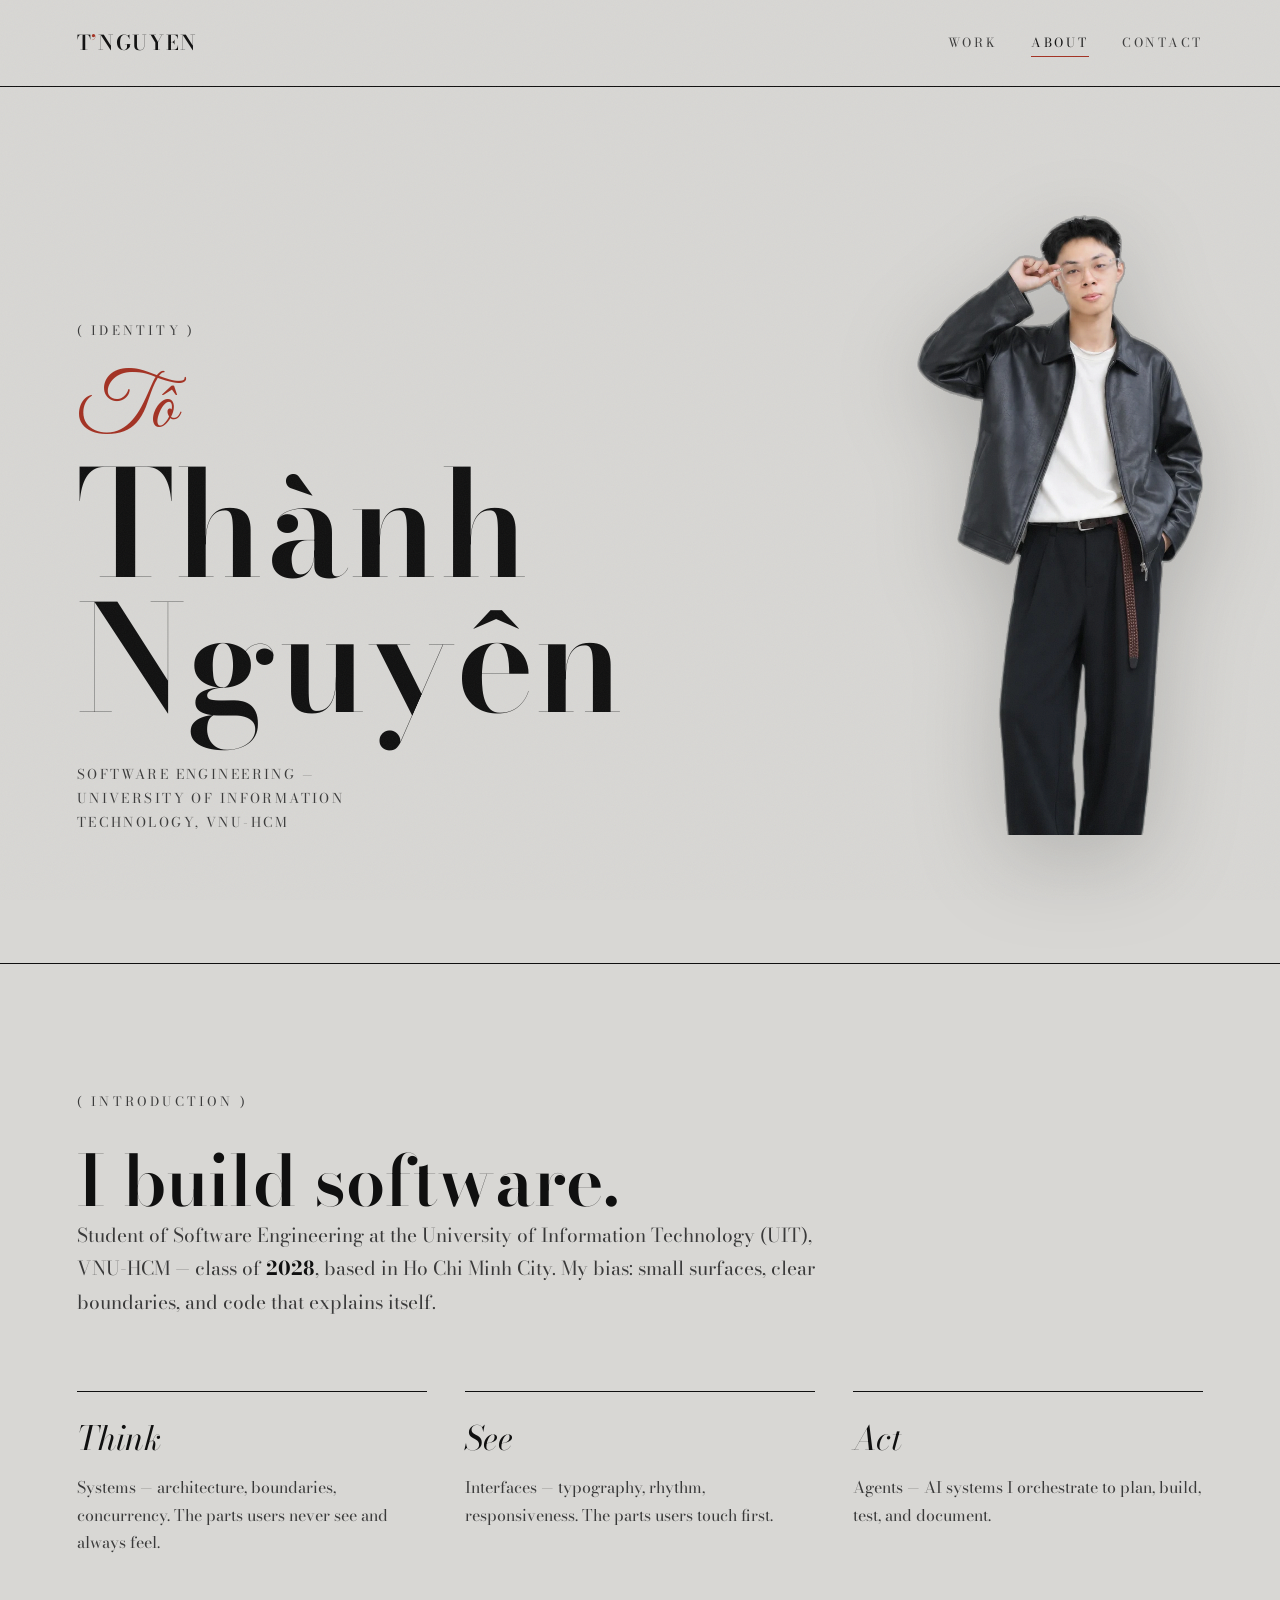
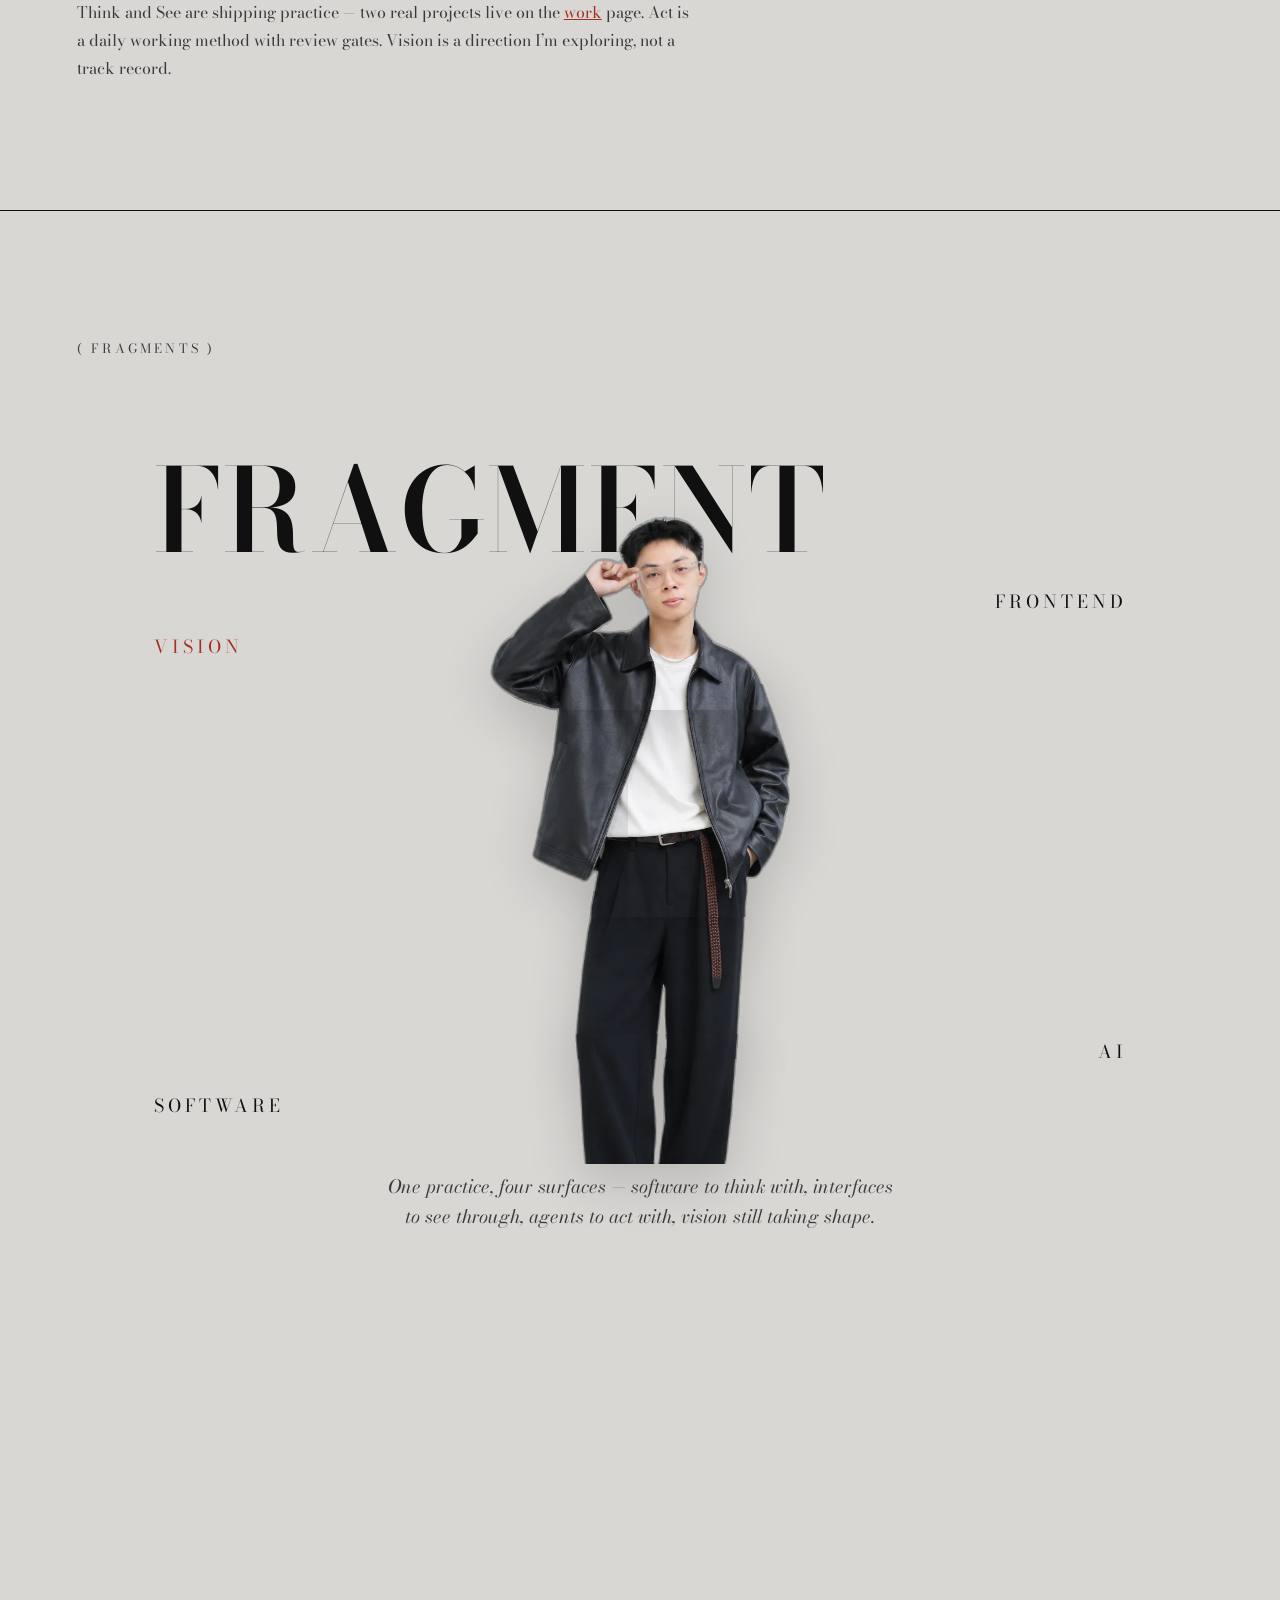
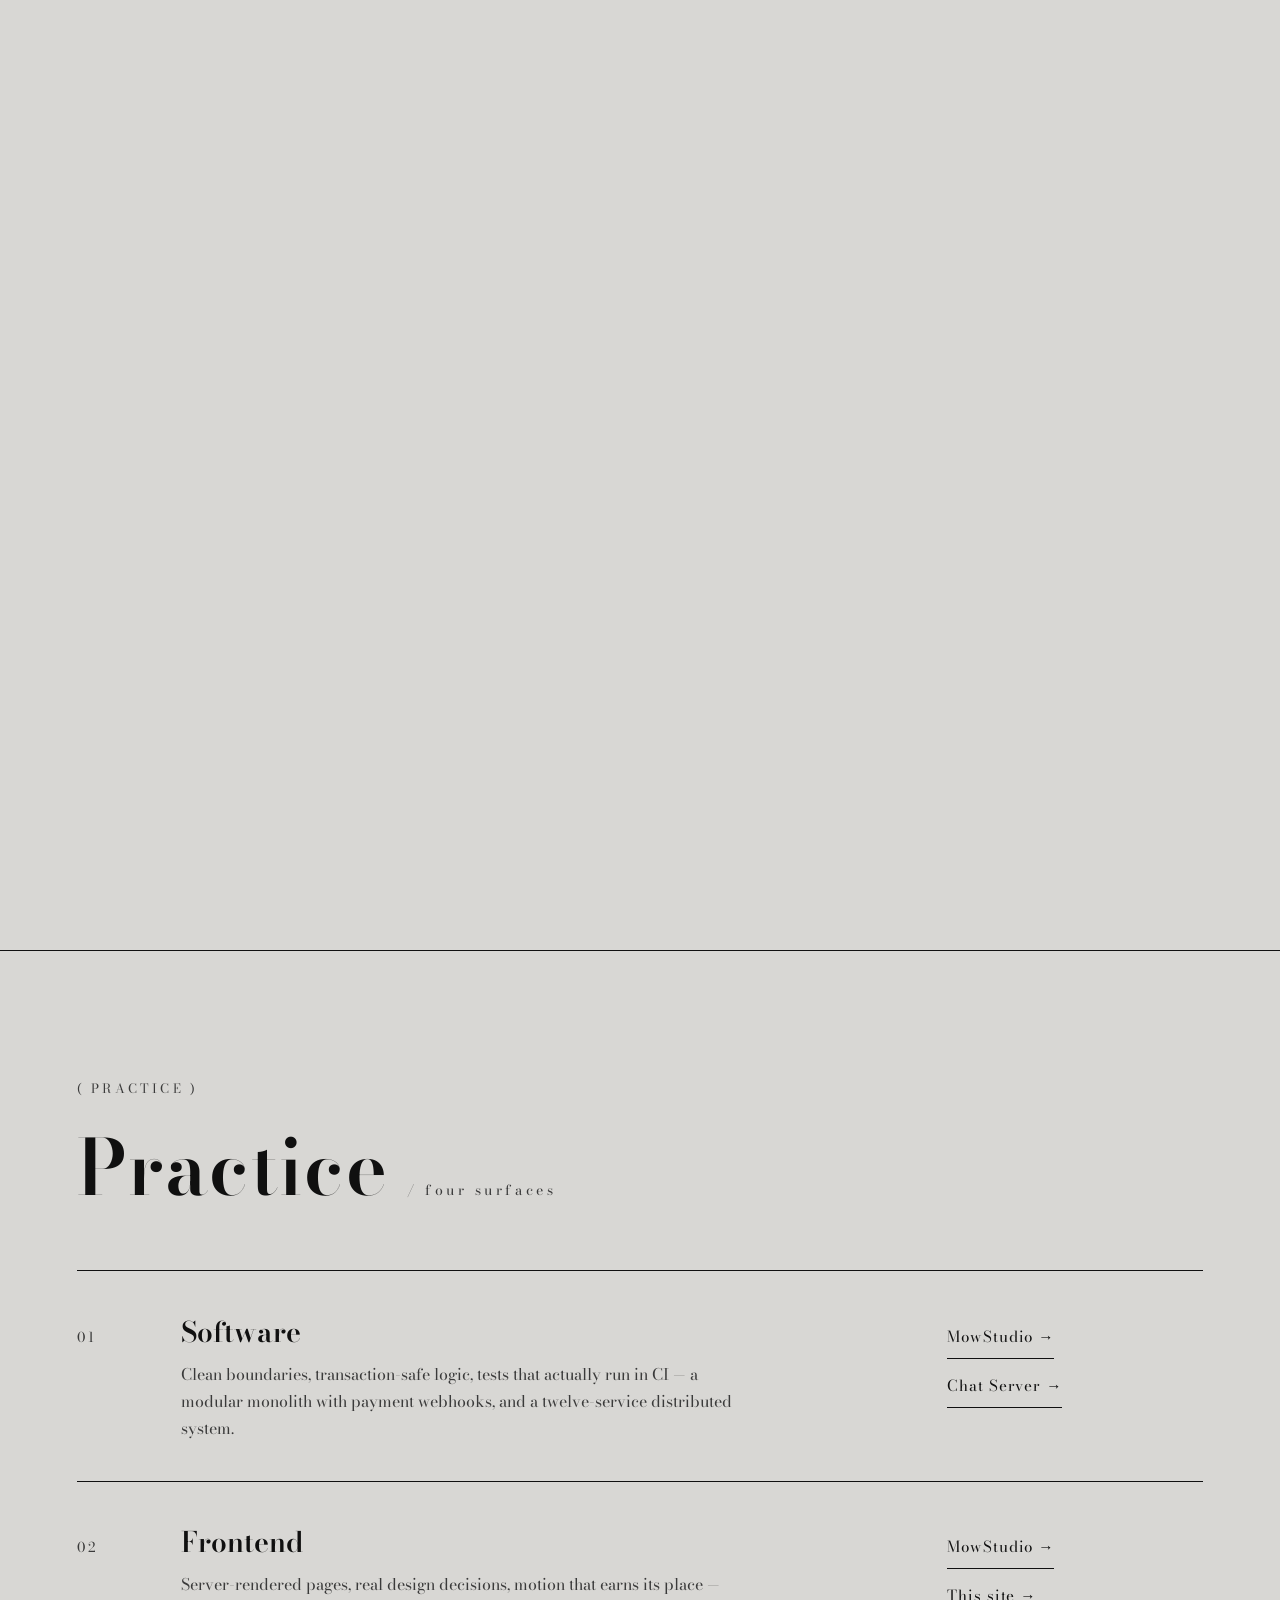
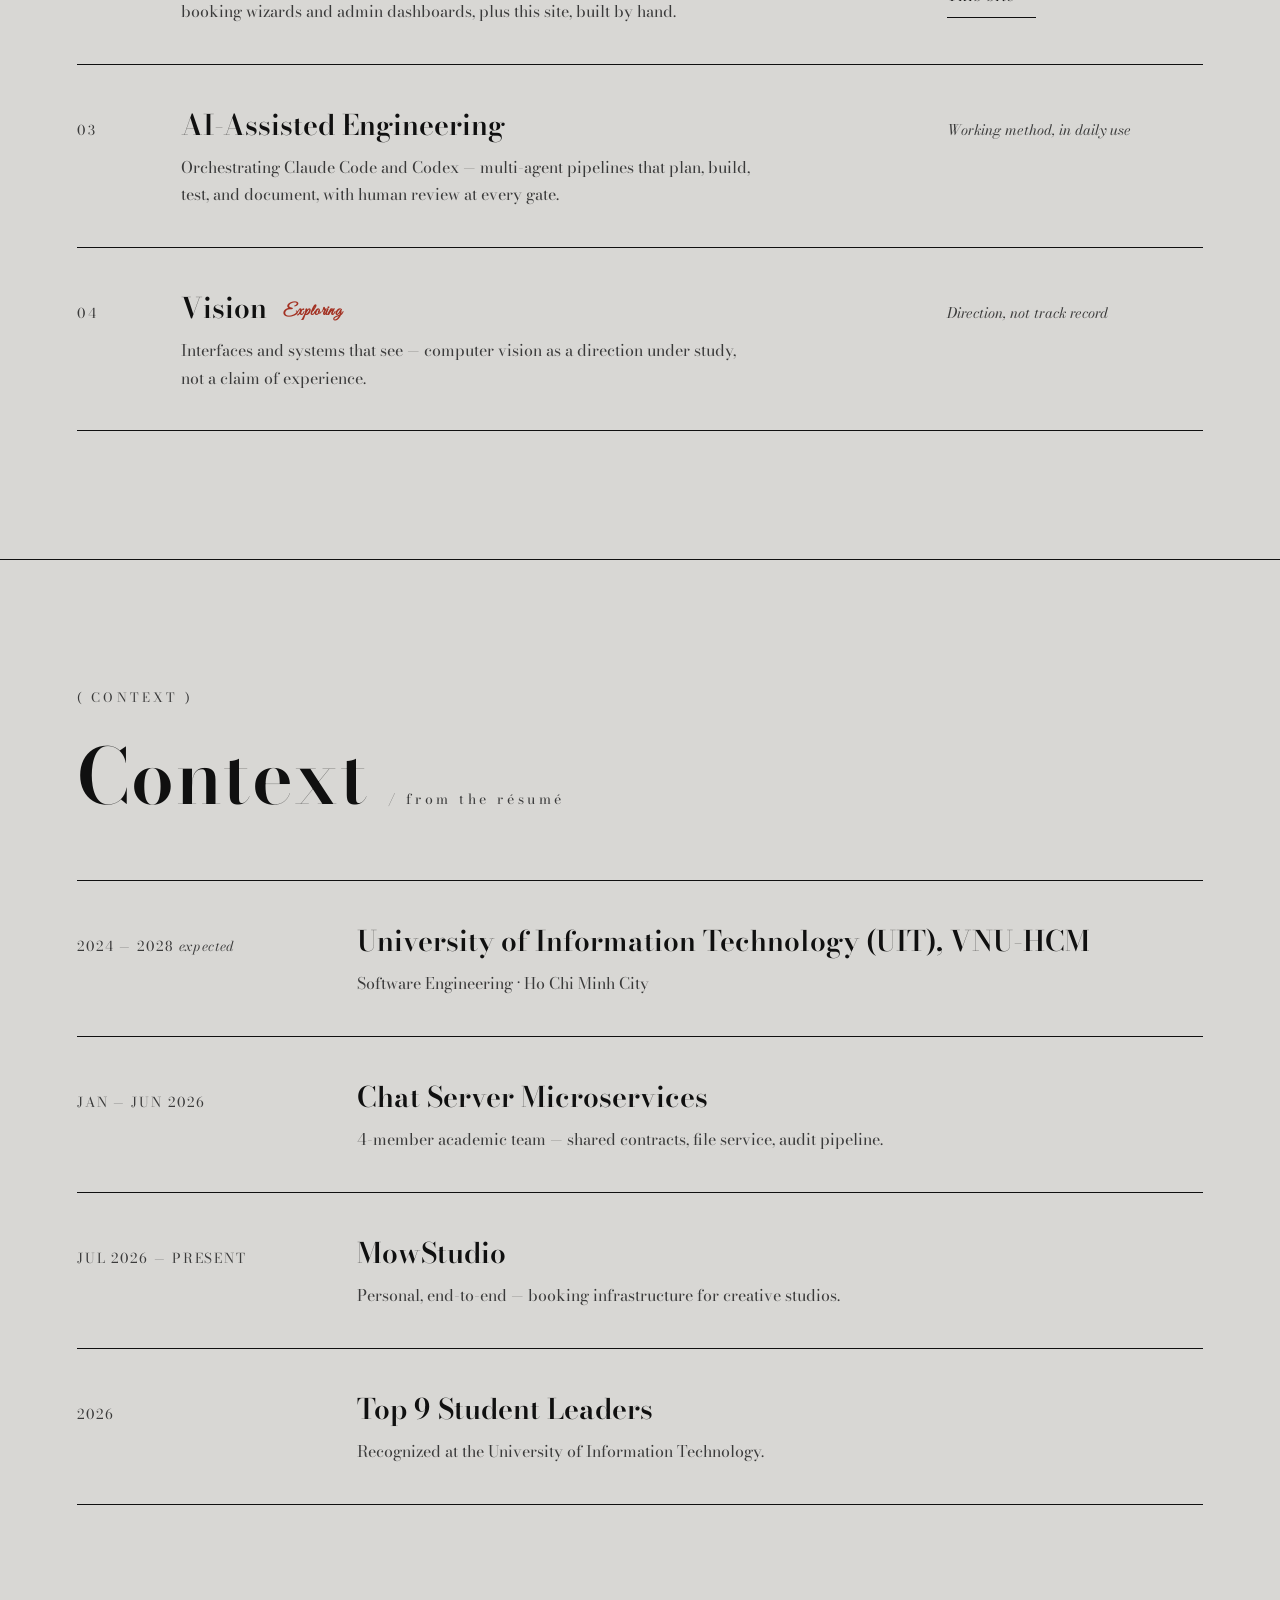
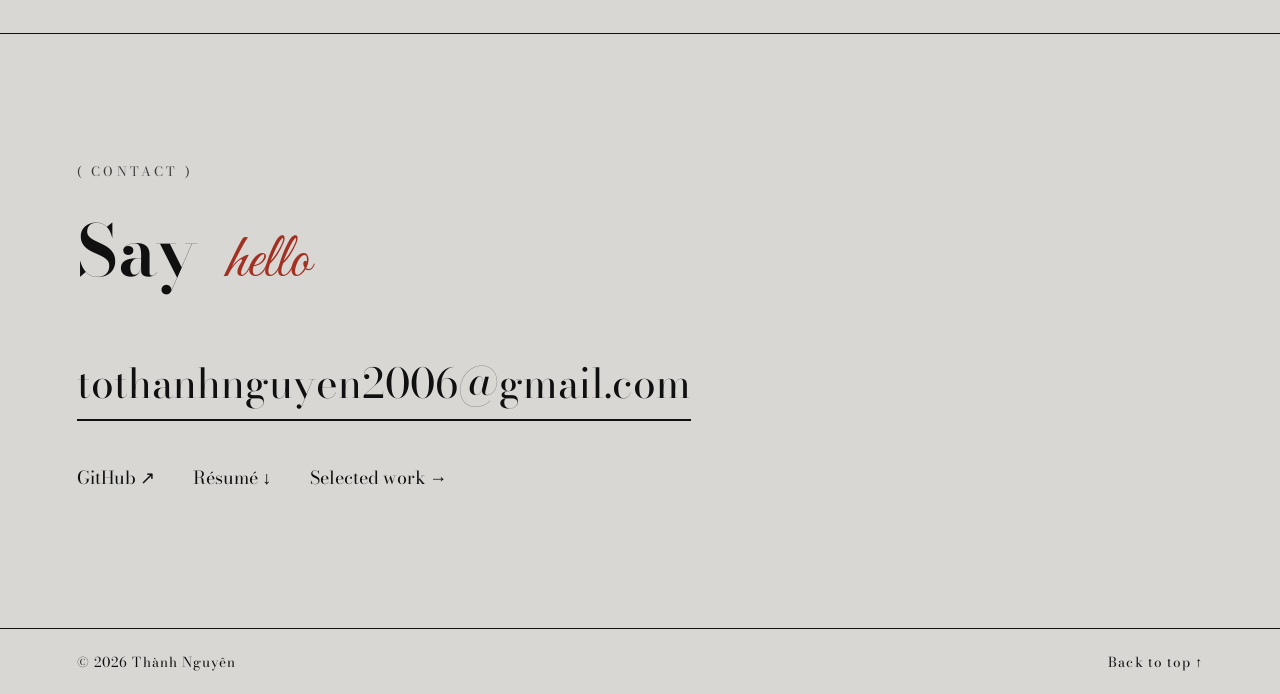
==== about/index.html @ 144ca748 "feat: portfolio v2 — editorial self-fragment - P1 About /about/: 6 chapters + SELF/FRAGMENT sticky s" ====
<!DOCTYPE html>
<html lang="en">
<head>
  <meta charset="UTF-8">
  <meta name="viewport" content="width=device-width, initial-scale=1.0">
  <meta name="theme-color" content="#d8d7d4">
  <title>T'NGUYEN — About</title>
  <meta name="description" content="Thành Nguyên — Software Engineering student at UIT. The practice behind the work: software, frontend, AI-assisted engineering, and the directions still being explored.">
  <meta property="og:type" content="website">
  <meta property="og:title" content="T'NGUYEN — About">
  <meta property="og:description" content="The practice behind the work: software, frontend, AI-assisted engineering.">
  <meta property="og:image" content="/assets/pose-cutout.png">
  <link rel="icon" href="/assets/favicon.svg" type="image/svg+xml">
  <link rel="preconnect" href="https://fonts.googleapis.com">
  <link rel="preconnect" href="https://fonts.gstatic.com" crossorigin>
  <link href="https://fonts.googleapis.com/css2?family=Bodoni+Moda:opsz,wght@6..96,400;6..96,600;6..96,700&family=Great+Vibes&family=Noto+Serif+JP:wght@600&display=swap" rel="stylesheet">
  <script>document.documentElement.classList.add("js")</script>
  <link rel="stylesheet" href="/css/base.css">
  <link rel="stylesheet" href="/css/about.css">
</head>
<body>

  <a class="skip-link" href="#main">Skip to content</a>

  <header class="page-head">
    <a class="brand" href="/">T<em>’</em>NGUYEN</a>
    <nav class="site-nav" aria-label="Primary">
      <a href="/#projects">Work</a>
      <a href="/about/" aria-current="page">About</a>
      <a href="/#contact">Contact</a>
    </nav>
  </header>

  <main id="main">

    <!-- ============ 1 · IDENTITY ============ -->
    <section class="chapter chapter--identity" id="identity">
      <div class="identity-grid">
        <div class="identity-copy">
          <p class="kicker" data-reveal>( identity )</p>
          <h1 class="identity" data-reveal>
            <span class="identity-script" lang="vi">Tô</span>
            <span class="identity-word" lang="vi">Thành</span>
            <span class="identity-word" lang="vi">Nguyên</span>
          </h1>
          <p class="identity-role" data-reveal>Software Engineering — University of Information Technology, VNU-HCM</p>
        </div>
        <figure class="identity-portrait" data-reveal>
          <picture>
            <source srcset="/assets/pose-cutout.webp" type="image/webp">
            <img src="/assets/pose-cutout.png" alt="Portrait of Thành Nguyên" width="515" height="1115" loading="eager">
          </picture>
        </figure>
      </div>
    </section>

    <!-- ============ 2 · INTRODUCTION ============ -->
    <section class="chapter chapter--intro" id="introduction">
      <p class="kicker" data-reveal>( introduction )</p>
      <h2 data-reveal>I build software.</h2>
      <p class="lede" data-reveal>Student of Software Engineering at the University of Information Technology (UIT),
        VNU-HCM — class of <strong>2028</strong>, based in Ho Chi Minh City. My bias: small surfaces,
        clear boundaries, and code that explains itself.</p>
      <ul class="modes">
        <li data-reveal>
          <span class="mode-name">Think</span>
          <p>Systems — architecture, boundaries, concurrency. The parts users never see and always feel.</p>
        </li>
        <li data-reveal>
          <span class="mode-name">See</span>
          <p>Interfaces — typography, rhythm, responsiveness. The parts users touch first.</p>
        </li>
        <li data-reveal>
          <span class="mode-name">Act</span>
          <p>Agents — AI systems I orchestrate to plan, build, test, and document.</p>
        </li>
      </ul>
      <p class="modes-note" data-reveal>Think and See are shipping practice — two real projects live on the
        <a href="/#projects">work</a> page. Act is a daily working method with review gates.
        Vision is a direction I’m exploring, not a track record.</p>
    </section>

    <!-- ============ 3 · FRAGMENTS — one scene, scroll-choreographed ============ -->
    <section class="chapter chapter--scene" id="fragments" data-scene>
      <header class="scene-head">
        <p class="kicker" data-reveal>( fragments )</p>
      </header>

      <div class="scene-runway">
        <div class="scene-stage">
          <!-- typography fragment: a real heading; JS moves it counter to the portrait -->
          <h2 class="frag-word">Fragment</h2>

          <!-- five picture fragments, one shared source, one coordinate space:
               together they reconstruct the exact portrait from the home page -->
          <div class="scene-frame" aria-hidden="true">
            <div class="frag frag--1"><picture>
              <source srcset="/assets/pose-cutout.webp" type="image/webp">
              <img src="/assets/pose-cutout.png" alt="">
            </picture></div>
            <div class="frag frag--2"><picture>
              <source srcset="/assets/pose-cutout.webp" type="image/webp">
              <img src="/assets/pose-cutout.png" alt="">
            </picture></div>
            <div class="frag frag--3"><picture>
              <source srcset="/assets/pose-cutout.webp" type="image/webp">
              <img src="/assets/pose-cutout.png" alt="">
            </picture></div>
            <div class="frag frag--4"><picture>
              <source srcset="/assets/pose-cutout.webp" type="image/webp">
              <img src="/assets/pose-cutout.png" alt="">
            </picture></div>
            <div class="frag frag--5"><picture>
              <source srcset="/assets/pose-cutout.webp" type="image/webp">
              <img src="/assets/pose-cutout.png" alt="">
            </picture></div>
          </div>

          <!-- practice labels, scrubbed with the scene; the same information
               exists as real content in the Practice chapter below -->
          <p class="scene-label label--software" data-at="0.16" aria-hidden="true">Software</p>
          <p class="scene-label label--frontend" data-at="0.26" aria-hidden="true">Frontend</p>
          <p class="scene-label label--ai" data-at="0.36" aria-hidden="true">AI</p>
          <p class="scene-label label--vision" data-at="0.46" aria-hidden="true">Vision</p>

          <p class="scene-line" aria-hidden="true">One practice, four surfaces — software to think with,
            interfaces to see through, agents to act with, vision still taking shape.</p>

          <p class="sr-only">Portrait of Thành Nguyên split into five fragments that separate and rebuild
            as the page scrolls, with practice labels appearing around it.</p>
        </div>
      </div>
    </section>

    <!-- ============ 4 · PRACTICE ============ -->
    <section class="chapter chapter--practice" id="practice">
      <p class="kicker" data-reveal>( practice )</p>
      <h2 class="section-title" data-reveal>Practice <span class="sec-num">/ four surfaces</span></h2>
      <ol class="practice-list">
        <li class="row" data-reveal>
          <span class="row-num">01</span>
          <div class="row-main">
            <h3>Software</h3>
            <p>Clean boundaries, transaction-safe logic, tests that actually run in CI —
              a modular monolith with payment webhooks, and a twelve-service distributed system.</p>
          </div>
          <p class="row-src">
            <a href="/projects/mowstudio/">MowStudio →</a>
            <a href="/projects/chat-server/">Chat Server →</a>
          </p>
        </li>
        <li class="row" data-reveal>
          <span class="row-num">02</span>
          <div class="row-main">
            <h3>Frontend</h3>
            <p>Server-rendered pages, real design decisions, motion that earns its place —
              booking wizards and admin dashboards, plus this site, built by hand.</p>
          </div>
          <p class="row-src">
            <a href="/projects/mowstudio/">MowStudio →</a>
            <a href="/">This site →</a>
          </p>
        </li>
        <li class="row" data-reveal>
          <span class="row-num">03</span>
          <div class="row-main">
            <h3>AI-Assisted Engineering</h3>
            <p>Orchestrating Claude Code and Codex — multi-agent pipelines that plan, build,
              test, and document, with human review at every gate.</p>
          </div>
          <p class="row-src"><span class="row-note">Working method, in daily use</span></p>
        </li>
        <li class="row" data-reveal>
          <span class="row-num">04</span>
          <div class="row-main">
            <h3>Vision <em class="row-tag">Exploring</em></h3>
            <p>Interfaces and systems that see — computer vision as a direction under study,
              not a claim of experience.</p>
          </div>
          <p class="row-src"><span class="row-note">Direction, not track record</span></p>
        </li>
      </ul>
    </section>

    <!-- ============ 5 · CONTEXT ============ -->
    <section class="chapter chapter--context" id="context">
      <p class="kicker" data-reveal>( context )</p>
      <h2 class="section-title" data-reveal>Context <span class="sec-num">/ from the résumé</span></h2>
      <ul class="context-list">
        <li class="row" data-reveal>
          <span class="row-when">2024 — 2028 <i>expected</i></span>
          <div class="row-main">
            <h3>University of Information Technology (UIT), VNU-HCM</h3>
            <p>Software Engineering · Ho Chi Minh City</p>
          </div>
        </li>
        <li class="row" data-reveal>
          <span class="row-when">Jan — Jun 2026</span>
          <div class="row-main">
            <h3>Chat Server Microservices</h3>
            <p>4-member academic team — shared contracts, file service, audit pipeline.</p>
          </div>
        </li>
        <li class="row" data-reveal>
          <span class="row-when">Jul 2026 — present</span>
          <div class="row-main">
            <h3>MowStudio</h3>
            <p>Personal, end-to-end — booking infrastructure for creative studios.</p>
          </div>
        </li>
        <li class="row" data-reveal>
          <span class="row-when">2026</span>
          <div class="row-main">
            <h3>Top 9 Student Leaders</h3>
            <p>Recognized at the University of Information Technology.</p>
          </div>
        </li>
      </ul>
    </section>

    <!-- ============ 6 · CONTACT ============ -->
    <section class="chapter chapter--contact" id="contact">
      <p class="kicker" data-reveal>( contact )</p>
      <h2 data-reveal>Say <span class="script-inline">hello</span></h2>
      <div class="contact-wrap">
        <a class="contact-primary" data-reveal href="mailto:tothanhnguyen2006@gmail.com">tothanhnguyen2006@gmail.com</a>
        <div class="contact-secondary" data-reveal>
          <a href="https://github.com/tothanhnguyen" target="_blank" rel="noopener">GitHub ↗</a>
          <a href="/ttnguyen_resume.pdf" target="_blank" rel="noopener">Résumé ↓</a>
          <a href="/#projects">Selected work →</a>
        </div>
      </div>
    </section>

  </main>

  <footer class="footer">
    <span>© <span id="year">2026</span> Thành Nguyên</span>
    <a href="#identity">Back to top ↑</a>
  </footer>

  <script src="/js/effects.js" defer></script>
  <script src="/js/about.js" defer></script>
</body>
</html>
---- css/base.css ----
/* ============ tokens & reset ============ */
:root {
  --bg: #d8d7d4;
  --bg-soft: #cfceca;
  --ink: #101010;
  --ink-soft: #3a3a3a;
  --red: #a33122;
  --serif: "Bodoni Moda", "Didot", "Playfair Display", serif;
  --script: "Great Vibes", cursive;
  --jp: "Noto Serif JP", serif;

  /* shared rhythm — spacing, measure, motion */
  --gutter: clamp(1.2rem, 6vw, 6rem);
  --measure: 62ch;
  --ease: cubic-bezier(.22, 1, .36, 1);
  --dur-fast: .35s;
  --dur-slow: .9s;
}

*, *::before, *::after { box-sizing: border-box; margin: 0; padding: 0; }

html { scroll-behavior: smooth; overflow-x: clip; }

body {
  background: var(--bg);
  color: var(--ink);
  font-family: var(--serif);
  /* clip, not hidden: overflow-x:hidden forces overflow-y to `auto`, which
     turns body into a scroll container and breaks position:sticky inside */
  overflow-x: hidden;
  overflow-x: clip;
  -webkit-font-smoothing: antialiased;
}

/* subtle film grain over everything */
body::after {
  content: "";
  position: fixed;
  inset: 0;
  pointer-events: none;
  z-index: 99;
  opacity: .05;
  background-image: url("data:image/svg+xml,%3Csvg xmlns='http://www.w3.org/2000/svg' width='160' height='160'%3E%3Cfilter id='n'%3E%3CfeTurbulence type='fractalNoise' baseFrequency='.9' numOctaves='2'/%3E%3C/filter%3E%3Crect width='160' height='160' filter='url(%23n)'/%3E%3C/svg%3E");
}

img { max-width: 100%; display: block; }
a { color: inherit; }
ul, ol { list-style: none; }

/* ============ accessibility ============ */
.sr-only {
  position: absolute;
  width: 1px; height: 1px;
  padding: 0; margin: -1px;
  overflow: hidden;
  clip-path: inset(50%);
  white-space: nowrap;
}

:focus-visible {
  outline: 2px solid var(--red);
  outline-offset: 3px;
}

.skip-link {
  position: fixed;
  top: .9rem; left: .9rem;
  z-index: 200;
  transform: translateY(-300%);
  background: var(--ink);
  color: var(--bg);
  padding: .7rem 1.1rem;
  font-size: .85rem;
  letter-spacing: .12em;
  text-decoration: none;
  transition: transform var(--dur-fast) var(--ease);
}
.skip-link:focus { transform: none; }

/* ============ shared navigation (all routes) ============ */
.site-nav {
  display: flex;
  flex-wrap: wrap;
  row-gap: .1rem;
  gap: clamp(1.1rem, 2.6vw, 2.2rem);
  align-items: center;
}
.site-nav a {
  display: inline-flex;
  align-items: center;
  min-height: 44px;
  font-size: clamp(.78rem, .95vw, .9rem);
  letter-spacing: .22em;
  text-transform: uppercase;
  text-decoration: none;
  color: var(--ink-soft);
  position: relative;
}
.site-nav a::after {
  content: "";
  position: absolute;
  left: 0; bottom: 8px;
  width: 100%; height: 1px;
  background: var(--red);
  transform: scaleX(0);
  transform-origin: right;
  transition: transform var(--dur-fast) var(--ease);
}
.site-nav a:hover { color: var(--ink); }
.site-nav a:hover::after,
.site-nav a[aria-current="page"]::after {
  transform: scaleX(1);
  transform-origin: left;
}
.site-nav a[aria-current="page"] { color: var(--ink); }

/* ============ sub-route page head ============ */
.page-head {
  display: flex;
  justify-content: space-between;
  align-items: center;
  gap: 1rem 1.5rem;
  flex-wrap: wrap;
  row-gap: .3rem;
  padding: 1.3rem var(--gutter);
}
.brand {
  font-size: clamp(1.05rem, 1.6vw, 1.4rem);
  font-weight: 600;
  letter-spacing: .08em;
  text-decoration: none;
}
.brand em {
  font-style: normal;
  color: var(--red);
}

/* ============ shared type ============ */
.section {
  padding: clamp(4.5rem, 11vw, 9rem) var(--gutter);
  max-width: 1300px;
  margin: 0 auto;
}
.kicker {
  font-size: clamp(.8rem, 1vw, .95rem);
  letter-spacing: .25em;
  text-transform: uppercase;
  color: var(--ink-soft);
  margin-bottom: 2rem;
}
h2 {
  font-size: clamp(2.2rem, 5.5vw, 4.6rem);
  font-weight: 600;
  line-height: 1.08;
}
.section-title {
  font-size: clamp(2.4rem, 6vw, 5.2rem);
  font-weight: 600;
  letter-spacing: .02em;
  line-height: 1;
  display: flex;
  align-items: baseline;
  gap: 1.2rem;
}
.section-title .sec-num {
  font-size: clamp(.85rem, 1.1vw, 1rem);
  letter-spacing: .25em;
  color: var(--ink-soft);
  font-weight: 400;
}
.lede {
  max-width: var(--measure);
  font-size: clamp(1.05rem, 1.5vw, 1.35rem);
  line-height: 1.75;
  color: var(--ink-soft);
}
.lede strong, .lede b { color: var(--ink); }

/* ============ reveal — progressive enhancement ============
   Content is fully readable with JS off (no .js class). The head inline
   script adds .js before first paint; effects.js adds .reveal-ready only
   after the controller is actually initialized — if the script fails to
   load or throws, no class is added and everything stays readable. */
.js.reveal-ready [data-reveal] {
  opacity: 0;
  transform: translateY(34px);
  transition: opacity var(--dur-slow) var(--ease), transform var(--dur-slow) var(--ease);
}
.js.reveal-ready [data-reveal].is-visible { opacity: 1; transform: none; }

.resume-link { color: var(--red); }

/* ============ shared contact blocks ============ */
.script-inline {
  font-family: var(--script);
  font-weight: 400;
  color: var(--red);
  font-size: .9em;
  margin-left: .18em;
}
.contact-wrap {
  margin-top: clamp(2rem, 5vw, 3.5rem);
  display: flex;
  flex-direction: column;
  gap: 2.2rem;
  align-items: flex-start;
}
.contact-primary {
  font-size: clamp(1.35rem, 3.2vw, 2.6rem);
  text-decoration: none;
  border-bottom: 2px solid var(--ink);
  padding-bottom: .3rem;
  transition: color .3s, border-color .3s;
  overflow-wrap: anywhere;
}
.contact-primary:hover { color: var(--red); border-color: var(--red); }
.contact-secondary {
  display: flex;
  gap: clamp(1.2rem, 3vw, 2.5rem);
  flex-wrap: wrap;
}
.contact-secondary a {
  display: inline-flex;
  align-items: center;
  min-height: 44px;
  text-decoration: none;
  border-bottom: 1px solid transparent;
  font-size: clamp(1rem, 1.4vw, 1.25rem);
  transition: color .3s, border-color .3s;
}
.contact-secondary a:hover { color: var(--red); border-color: var(--red); }

/* ============ footer (all routes) ============ */
.footer {
  display: flex;
  justify-content: space-between;
  gap: .5rem;
  flex-wrap: wrap;
  padding: 1.4rem var(--gutter);
  border-top: 1px solid var(--ink);
  font-size: .85rem;
  letter-spacing: .08em;
}
.footer a { text-decoration: none; }
.footer a:hover { font-style: italic; }

/* ============ reduced motion ============ */
@media (prefers-reduced-motion: reduce) {
  html { scroll-behavior: auto; }
  .js.reveal-ready [data-reveal] { opacity: 1; transform: none; transition: none; }
  /* cut movement-causing transitions too, not just animations */
  *, *::before, *::after {
    animation-duration: .01ms !important;
    animation-iteration-count: 1 !important;
    transition-duration: .01ms !important;
  }
}
---- css/about.css ----
/* ============ About — Editorial / Self-Fragment ============
   Default composition is static and fully readable (no JS, reduced
   motion, small screens). The sticky scrub scene only exists under
   [data-motion="on"], which js/about.js sets when every gate passes. */

.page-head { border-bottom: 1px solid var(--ink); }

/* ============ chapter frame ============ */
.chapter {
  padding: clamp(4.5rem, 10vw, 8rem) var(--gutter);
  max-width: 1300px;
  margin: 0 auto;
}
.chapter + .chapter { border-top: 1px solid var(--ink); }

/* ============ 1 · identity ============ */
.identity-grid {
  display: grid;
  grid-template-columns: minmax(0, 7fr) minmax(0, 5fr);
  gap: clamp(2rem, 5vw, 5rem);
  align-items: end;
}
.identity {
  display: flex;
  flex-direction: column;
  font-size: clamp(3.4rem, 11.5vw, 10.5rem);
  font-weight: 600;
  line-height: .92;
  letter-spacing: .01em;
}
.identity-script {
  font-family: var(--script);
  font-weight: 400;
  color: var(--red);
  font-size: .52em;
  line-height: 1;
  margin-bottom: .1em;
}
.identity-role {
  margin-top: 2.2rem;
  font-size: clamp(.78rem, 1.05vw, .95rem);
  letter-spacing: .18em;
  text-transform: uppercase;
  color: var(--ink-soft);
  max-width: 34ch;
  line-height: 1.8;
}
.identity-portrait { margin: 0; justify-self: end; }
.identity-portrait img {
  height: min(70vh, 620px);
  height: min(70svh, 620px);
  width: auto;
  max-width: none;
  filter: drop-shadow(0 24px 44px rgba(0,0,0,.18));
}

/* ============ 2 · introduction ============ */
.modes {
  display: grid;
  grid-template-columns: repeat(3, 1fr);
  gap: clamp(1.4rem, 3vw, 3rem);
  margin-top: clamp(2.5rem, 6vw, 4.5rem);
}
.modes li { border-top: 1px solid var(--ink); padding-top: 1.3rem; }
.mode-name {
  display: block;
  font-size: clamp(1.5rem, 2.6vw, 2.4rem);
  font-style: italic;
  margin-bottom: .7rem;
}
.modes li p {
  color: var(--ink-soft);
  line-height: 1.7;
  font-size: clamp(.95rem, 1.25vw, 1.1rem);
}
.modes-note {
  margin-top: 2.6rem;
  color: var(--ink-soft);
  max-width: var(--measure);
  line-height: 1.75;
}
.modes-note a { color: var(--red); }

/* ============ 3 · fragments — default: static reconstruction ============ */
.chapter--scene { padding-bottom: 0; }

.scene-stage {
  position: relative;
  min-height: 100vh;
  min-height: 100svh;
  display: grid;
  place-items: center;
  padding: 2.5rem 0;
}

/* one coordinate space: every fragment crops the same 515×1115 portrait,
   so the five pieces reconstruct the exact home-page portrait */
.scene-frame {
  position: relative;
  height: min(72vh, 660px);
  height: min(72svh, 660px);
  aspect-ratio: 515 / 1115;
}

.frag {
  position: absolute;
  overflow: hidden;
  left: calc(var(--fx) * 1%);
  top: calc(var(--fy) * 1%);
  width: calc(var(--fw) * 1%);
  height: calc(var(--fh) * 1%);
  transform: translate3d(var(--tx, 0px), var(--ty, 0px), 0) rotate(var(--tr, 0deg));
  filter: drop-shadow(0 16px 26px rgba(0,0,0,.16));
}
.frag img {
  position: absolute;
  max-width: none;
  width: calc(100% * 100 / var(--fw));
  height: calc(100% * 100 / var(--fh));
  left: calc(var(--fx) / var(--fw) * -100%);
  top: calc(var(--fy) / var(--fh) * -100%);
}
.frag--1 { --fx: 0;  --fy: 0;  --fw: 100; --fh: 30; z-index: 2; } /* face — moves least */
.frag--2 { --fx: 0;  --fy: 28; --fw: 52;  --fh: 34; z-index: 1; }
.frag--3 { --fx: 46; --fy: 26; --fw: 54;  --fh: 36; z-index: 1; }
.frag--4 { --fx: 0;  --fy: 58; --fw: 100; --fh: 26; }
.frag--5 { --fx: 0;  --fy: 80; --fw: 100; --fh: 20; }

/* typography fragment — real h2, moved counter to the portrait */
.frag-word {
  position: absolute;
  z-index: 1;
  top: 7%;
  left: var(--gutter);
  font-size: clamp(3rem, 9vw, 8.5rem);
  font-weight: 600;
  text-transform: uppercase;
  letter-spacing: .02em;
  line-height: 1;
  transform: translate3d(var(--tx, 0px), var(--ty, 0px), 0);
  opacity: var(--o, 1);
  pointer-events: none;
}

/* practice labels — decorative here; real content lives in Practice */
.scene-label {
  position: absolute;
  z-index: 3;
  font-size: clamp(.95rem, 1.4vw, 1.4rem);
  letter-spacing: .22em;
  text-transform: uppercase;
  opacity: var(--o, 1);
  transform: translate3d(0, var(--ty, 0px), 0);
  pointer-events: none;
}
.label--software { left: var(--gutter); bottom: 19%; }
.label--frontend { right: var(--gutter); top: 22%; }
.label--ai       { right: var(--gutter); bottom: 25%; }
.label--vision   { left: var(--gutter); top: 27%; color: var(--red); }

.scene-line {
  position: absolute;
  z-index: 3;
  left: 50%;
  bottom: 6.5%;
  width: min(46ch, 84%);
  text-align: center;
  font-style: italic;
  color: var(--ink-soft);
  font-size: clamp(1rem, 1.45vw, 1.35rem);
  line-height: 1.6;
  opacity: var(--o, 1);
  transform: translate(-50%, 0) translate3d(0, var(--ty, 0px), 0);
}

/* sticky scrub, desktop only, once every gate has passed */
@media (min-width: 761px) {
  [data-scene][data-motion="on"] .scene-runway { height: 240vh; }
  [data-scene][data-motion="on"] .scene-runway { height: 240svh; }
  [data-scene][data-motion="on"] .scene-stage {
    position: sticky;
    top: 0;
    height: 100vh;
    height: 100svh;
    min-height: 0;
    padding: 0;
  }
  .scene--live .frag { will-change: transform; }
  .scene--live .frag-word,
  .scene--live .scene-label,
  .scene--live .scene-line { will-change: transform, opacity; }
}

/* ============ 4–5 · practice & context rows ============ */
.practice-list,
.context-list {
  margin-top: clamp(2.5rem, 6vw, 4rem);
  border-top: 1px solid var(--ink);
}
.practice-list .row,
.context-list .row {
  border-bottom: 1px solid var(--ink);
  padding: clamp(1.6rem, 3vw, 2.4rem) 0;
  display: grid;
  gap: 1rem 2.5rem;
  align-items: baseline;
}
.practice-list .row { grid-template-columns: 4rem minmax(0, 1fr) minmax(0, 16rem); }
.context-list .row { grid-template-columns: minmax(10rem, 15rem) minmax(0, 1fr); }

.row-num,
.row-when {
  font-size: .85rem;
  letter-spacing: .2em;
  color: var(--ink-soft);
}
.row-when {
  text-transform: uppercase;
  letter-spacing: .14em;
  line-height: 1.7;
}
.row-when i { font-style: italic; text-transform: none; letter-spacing: .05em; }

.row h3 {
  font-size: clamp(1.35rem, 2.2vw, 2rem);
  font-weight: 600;
  margin-bottom: .5rem;
}
.row-main p {
  color: var(--ink-soft);
  line-height: 1.7;
  max-width: 58ch;
  font-size: clamp(.95rem, 1.25vw, 1.1rem);
}

.row-tag {
  font-family: var(--script);
  font-style: normal;
  text-transform: none;
  color: var(--red);
  font-size: .6em;
  vertical-align: .2em;
  margin-left: .55em;
  letter-spacing: .02em;
}

.row-src {
  display: flex;
  flex-direction: column;
  gap: .3rem;
  align-items: flex-start;
}
.row-src a {
  display: inline-flex;
  align-items: center;
  min-height: 44px;
  text-decoration: none;
  color: var(--ink);
  border-bottom: 1px solid var(--ink);
  font-size: .95rem;
  letter-spacing: .06em;
  transition: color .3s, border-color .3s;
}
.row-src a:hover { color: var(--red); border-color: var(--red); }
.row-note { font-style: italic; color: var(--ink-soft); font-size: .9rem; }

/* ============ 6 · contact — shared blocks live in base.css ============ */

/* ============ reduced motion: static composition, no long runway ============ */
@media (prefers-reduced-motion: reduce) {
  [data-scene][data-motion="on"] .scene-runway { height: auto; }
  [data-scene][data-motion="on"] .scene-stage {
    position: static;
    height: auto;
    min-height: 100vh;
    min-height: 100svh;
    padding: 2.5rem 0;
  }
}

/* ============ responsive ============ */
@media (max-width: 860px) {
  .modes { grid-template-columns: 1fr; }
  .practice-list .row { grid-template-columns: 3rem minmax(0, 1fr); }
  .row-src {
    grid-column: 2;
    flex-direction: row;
    flex-wrap: wrap;
    gap: .3rem 1.6rem;
  }
  .context-list .row { grid-template-columns: 1fr; }
  .row-when { order: -1; }
}

@media (max-width: 760px) {
  .identity-grid { grid-template-columns: 1fr; align-items: start; }
  .identity-portrait { justify-self: center; margin-top: 2.5rem; }
  .identity-portrait img { height: min(56vh, 440px); }
  .identity-portrait img { height: min(56svh, 440px); }

  /* vertical composition: three static bands, slight offsets, no runway */
  .scene-stage { display: block; min-height: 0; padding: 1.5rem 0 3rem; }
  .frag-word { position: static; font-size: clamp(2.6rem, 12.5vw, 4.2rem); margin-bottom: 2.2rem; }
  .scene-frame { width: min(74vw, 340px); height: auto; margin-inline: auto; }
  .frag--1 { --fx: 2;  --fy: 0;  --fw: 98;  --fh: 32; }
  .frag--2, .frag--3 { display: none; }
  .frag--4 { --fx: -3; --fy: 30; --fw: 106; --fh: 38; }
  .frag--5 { --fx: 1;  --fy: 66; --fw: 98;  --fh: 34; }
  .scene-label { display: none; }
  .scene-line {
    position: static;
    transform: none;
    width: min(36ch, 88%);
    margin: 2.4rem auto 0;
  }
}
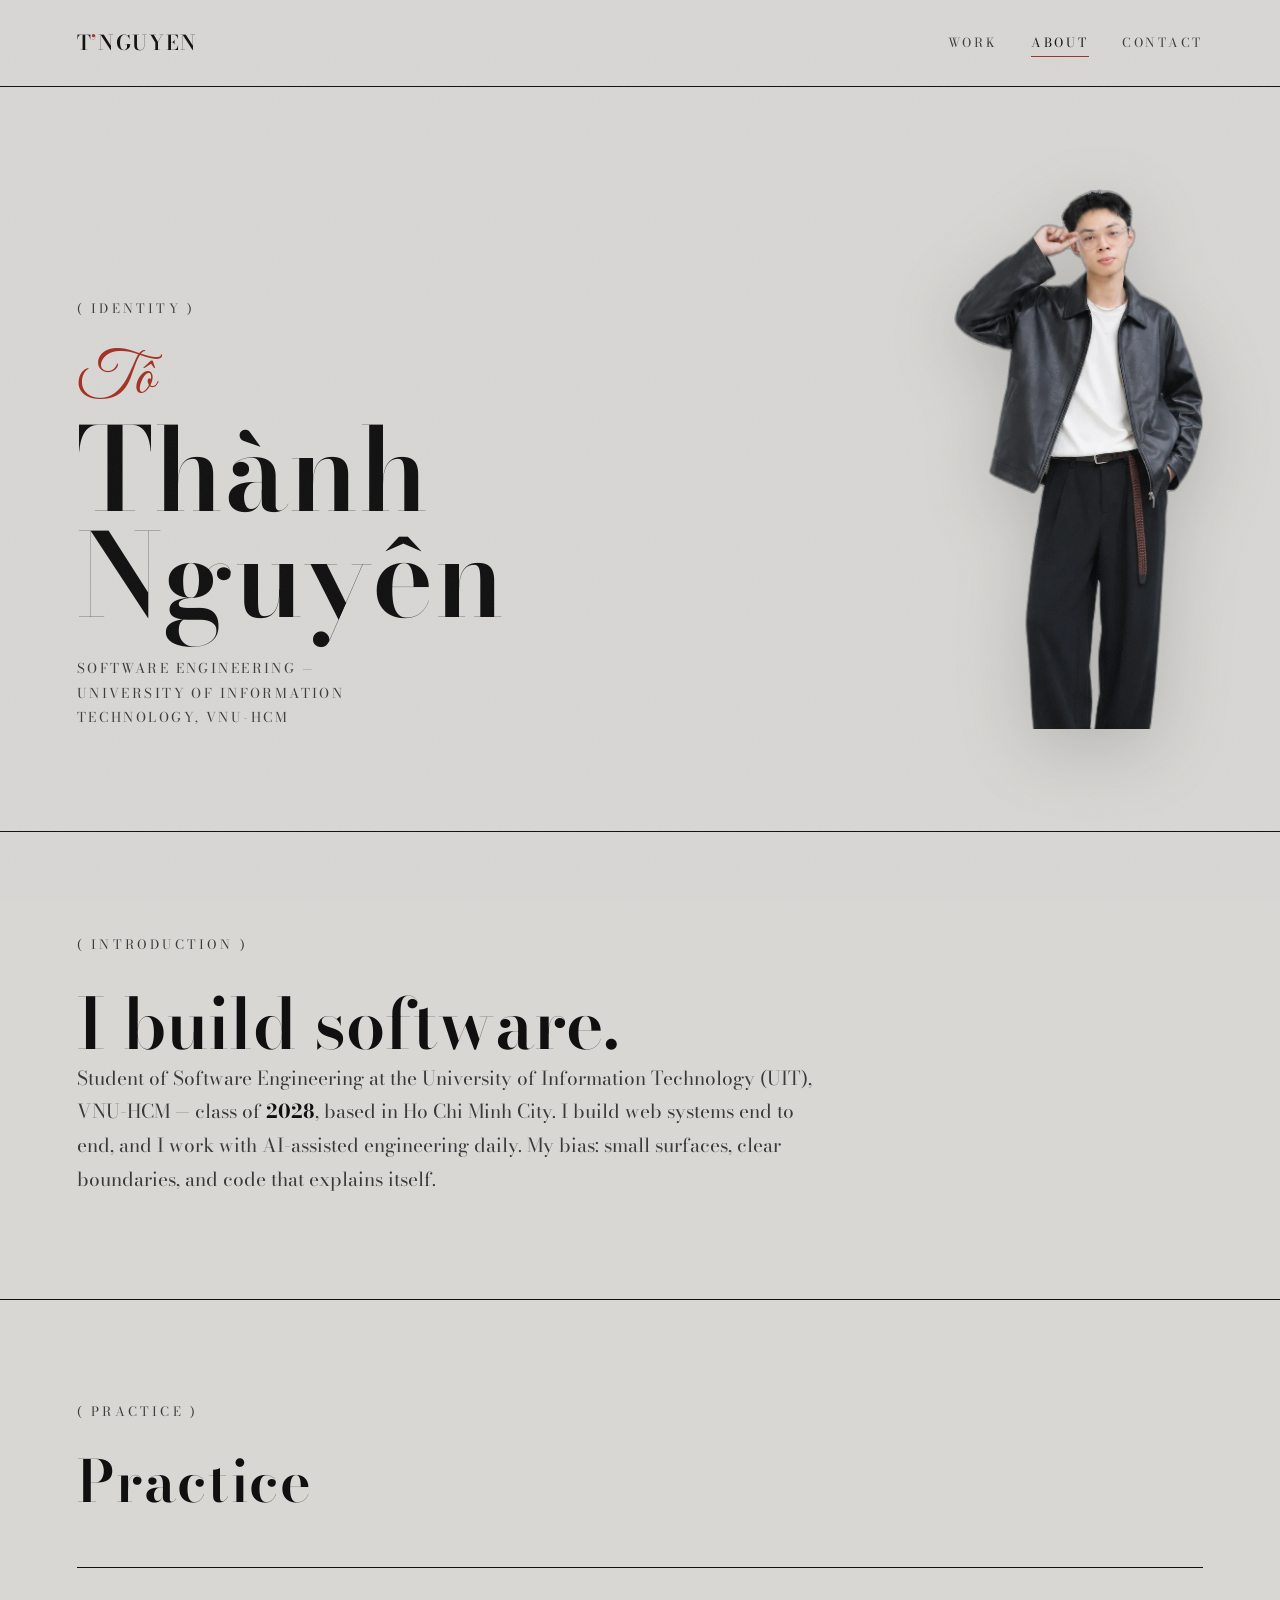
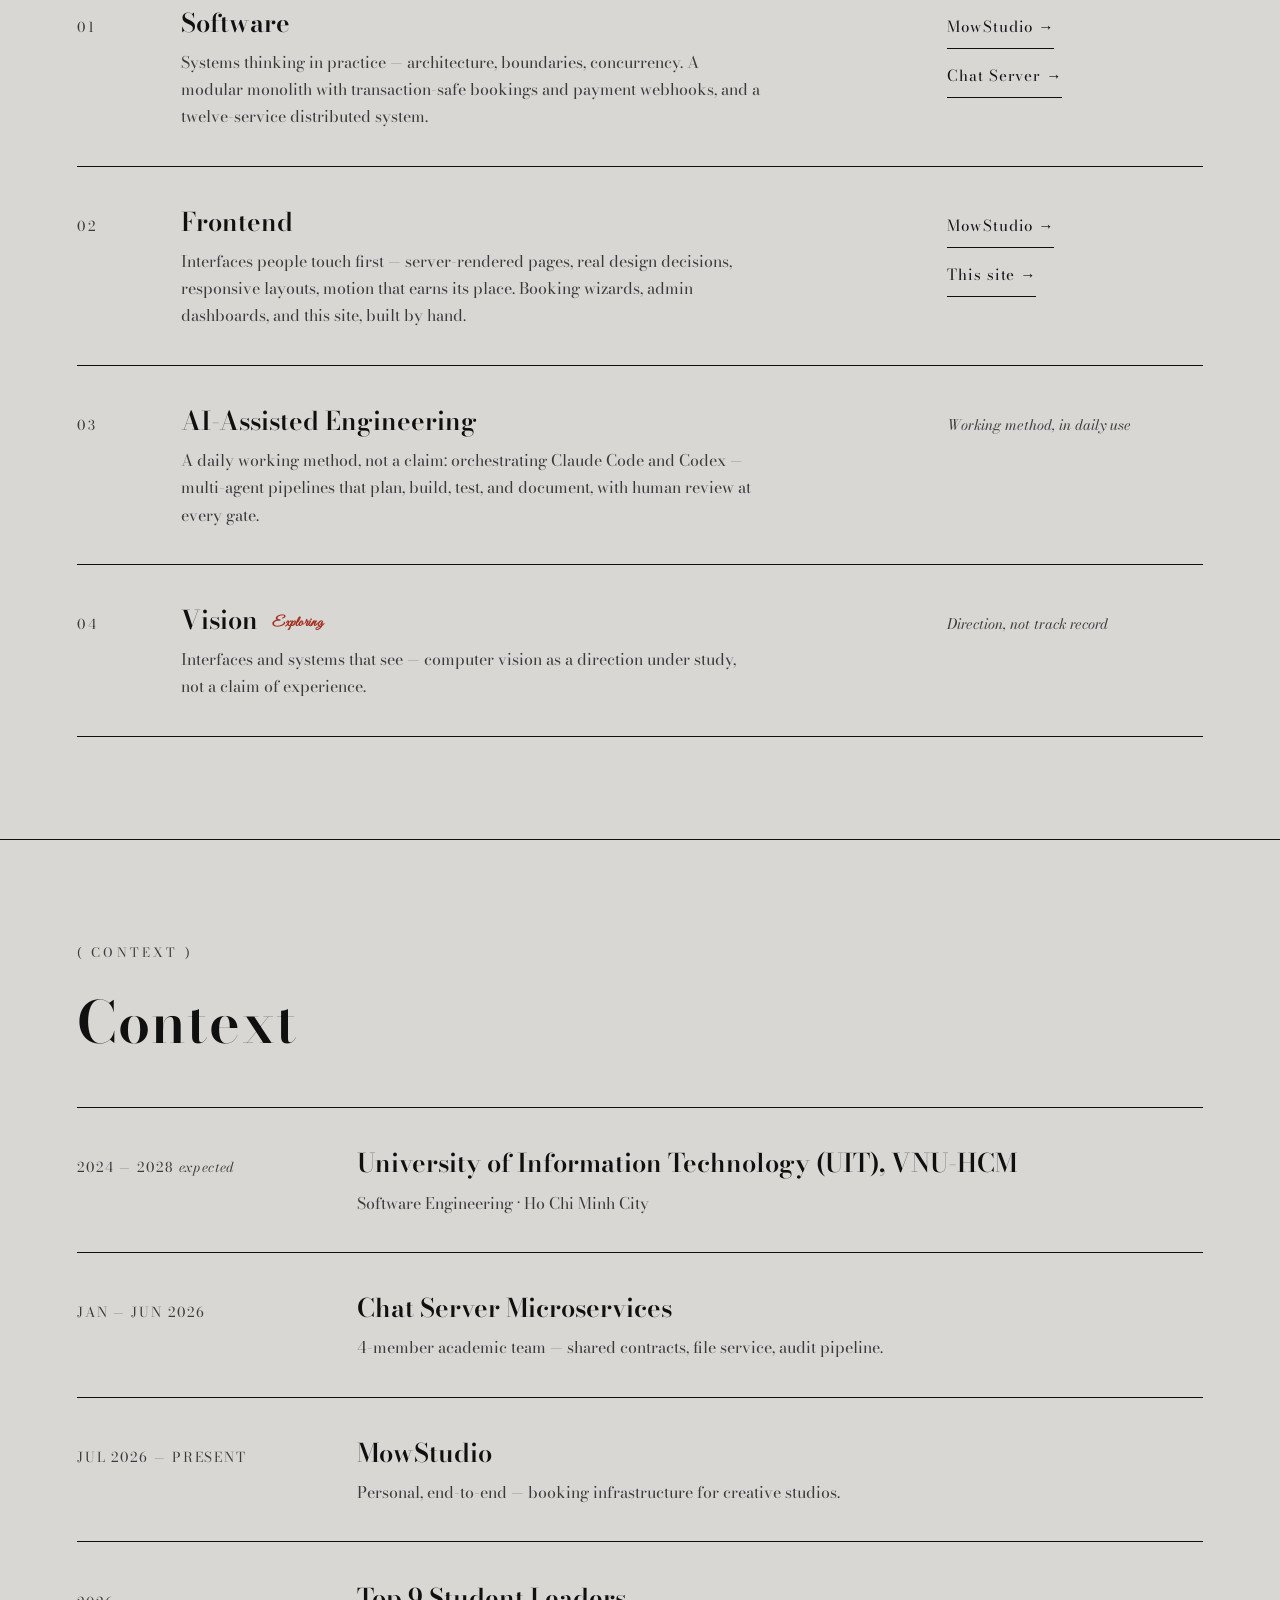
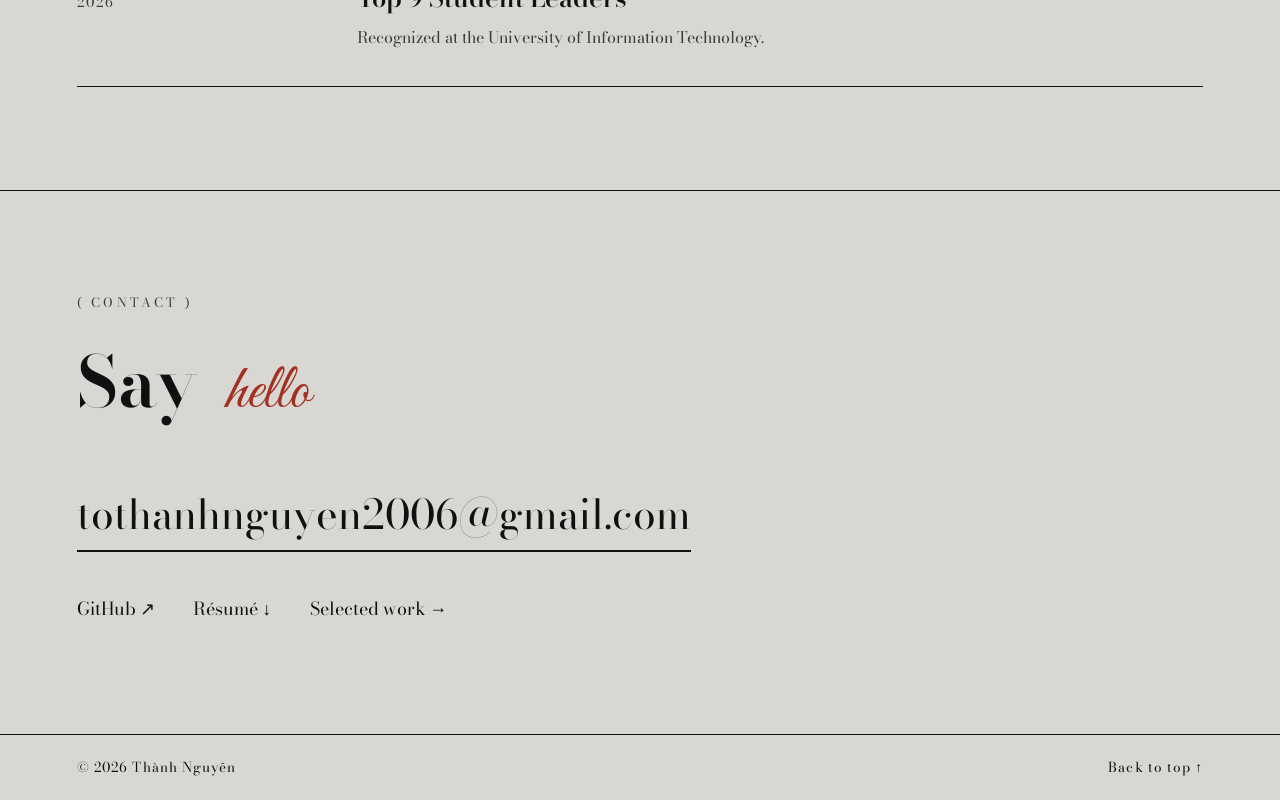
==== commit edf06a7f: "refactor: simple home, static about (visual-revision-plan) - P1 About: remove SELF/FRAGMENT scene en" ====
--- a/about/index.html
+++ b/about/index.html
@@ -33,19 +33,19 @@
 
   <main id="main">
 
-    <!-- ============ 1 · IDENTITY ============ -->
+    <!-- ============ identity ============ -->
     <section class="chapter chapter--identity" id="identity">
       <div class="identity-grid">
         <div class="identity-copy">
-          <p class="kicker" data-reveal>( identity )</p>
-          <h1 class="identity" data-reveal>
+          <p class="kicker">( identity )</p>
+          <h1 class="identity">
             <span class="identity-script" lang="vi">Tô</span>
             <span class="identity-word" lang="vi">Thành</span>
             <span class="identity-word" lang="vi">Nguyên</span>
           </h1>
-          <p class="identity-role" data-reveal>Software Engineering — University of Information Technology, VNU-HCM</p>
+          <p class="identity-role">Software Engineering — University of Information Technology, VNU-HCM</p>
         </div>
-        <figure class="identity-portrait" data-reveal>
+        <figure class="identity-portrait">
           <picture>
             <source srcset="/assets/pose-cutout.webp" type="image/webp">
             <img src="/assets/pose-cutout.png" alt="Portrait of Thành Nguyên" width="515" height="1115" loading="eager">
@@ -54,123 +54,58 @@
       </div>
     </section>
 
-    <!-- ============ 2 · INTRODUCTION ============ -->
+    <!-- ============ introduction ============ -->
     <section class="chapter chapter--intro" id="introduction">
-      <p class="kicker" data-reveal>( introduction )</p>
-      <h2 data-reveal>I build software.</h2>
-      <p class="lede" data-reveal>Student of Software Engineering at the University of Information Technology (UIT),
-        VNU-HCM — class of <strong>2028</strong>, based in Ho Chi Minh City. My bias: small surfaces,
+      <p class="kicker">( introduction )</p>
+      <h2>I build software.</h2>
+      <p class="lede">Student of Software Engineering at the University of Information Technology (UIT),
+        VNU-HCM — class of <strong>2028</strong>, based in Ho Chi Minh City. I build web systems
+        end to end, and I work with AI-assisted engineering daily. My bias: small surfaces,
         clear boundaries, and code that explains itself.</p>
-      <ul class="modes">
-        <li data-reveal>
-          <span class="mode-name">Think</span>
-          <p>Systems — architecture, boundaries, concurrency. The parts users never see and always feel.</p>
-        </li>
-        <li data-reveal>
-          <span class="mode-name">See</span>
-          <p>Interfaces — typography, rhythm, responsiveness. The parts users touch first.</p>
-        </li>
-        <li data-reveal>
-          <span class="mode-name">Act</span>
-          <p>Agents — AI systems I orchestrate to plan, build, test, and document.</p>
-        </li>
-      </ul>
-      <p class="modes-note" data-reveal>Think and See are shipping practice — two real projects live on the
-        <a href="/#projects">work</a> page. Act is a daily working method with review gates.
-        Vision is a direction I’m exploring, not a track record.</p>
     </section>
 
-    <!-- ============ 3 · FRAGMENTS — one scene, scroll-choreographed ============ -->
-    <section class="chapter chapter--scene" id="fragments" data-scene>
-      <header class="scene-head">
-        <p class="kicker" data-reveal>( fragments )</p>
-      </header>
-
-      <div class="scene-runway">
-        <div class="scene-stage">
-          <!-- typography fragment: a real heading; JS moves it counter to the portrait -->
-          <h2 class="frag-word">Fragment</h2>
-
-          <!-- five picture fragments, one shared source, one coordinate space:
-               together they reconstruct the exact portrait from the home page -->
-          <div class="scene-frame" aria-hidden="true">
-            <div class="frag frag--1"><picture>
-              <source srcset="/assets/pose-cutout.webp" type="image/webp">
-              <img src="/assets/pose-cutout.png" alt="">
-            </picture></div>
-            <div class="frag frag--2"><picture>
-              <source srcset="/assets/pose-cutout.webp" type="image/webp">
-              <img src="/assets/pose-cutout.png" alt="">
-            </picture></div>
-            <div class="frag frag--3"><picture>
-              <source srcset="/assets/pose-cutout.webp" type="image/webp">
-              <img src="/assets/pose-cutout.png" alt="">
-            </picture></div>
-            <div class="frag frag--4"><picture>
-              <source srcset="/assets/pose-cutout.webp" type="image/webp">
-              <img src="/assets/pose-cutout.png" alt="">
-            </picture></div>
-            <div class="frag frag--5"><picture>
-              <source srcset="/assets/pose-cutout.webp" type="image/webp">
-              <img src="/assets/pose-cutout.png" alt="">
-            </picture></div>
-          </div>
-
-          <!-- practice labels, scrubbed with the scene; the same information
-               exists as real content in the Practice chapter below -->
-          <p class="scene-label label--software" data-at="0.16" aria-hidden="true">Software</p>
-          <p class="scene-label label--frontend" data-at="0.26" aria-hidden="true">Frontend</p>
-          <p class="scene-label label--ai" data-at="0.36" aria-hidden="true">AI</p>
-          <p class="scene-label label--vision" data-at="0.46" aria-hidden="true">Vision</p>
-
-          <p class="scene-line" aria-hidden="true">One practice, four surfaces — software to think with,
-            interfaces to see through, agents to act with, vision still taking shape.</p>
-
-          <p class="sr-only">Portrait of Thành Nguyên split into five fragments that separate and rebuild
-            as the page scrolls, with practice labels appearing around it.</p>
-        </div>
-      </div>
-    </section>
-
-    <!-- ============ 4 · PRACTICE ============ -->
+    <!-- ============ practice ============ -->
     <section class="chapter chapter--practice" id="practice">
-      <p class="kicker" data-reveal>( practice )</p>
-      <h2 class="section-title" data-reveal>Practice <span class="sec-num">/ four surfaces</span></h2>
+      <p class="kicker">( practice )</p>
+      <h2 class="section-title">Practice</h2>
       <ol class="practice-list">
-        <li class="row" data-reveal>
+        <li class="row">
           <span class="row-num">01</span>
           <div class="row-main">
             <h3>Software</h3>
-            <p>Clean boundaries, transaction-safe logic, tests that actually run in CI —
-              a modular monolith with payment webhooks, and a twelve-service distributed system.</p>
+            <p>Systems thinking in practice — architecture, boundaries, concurrency. A modular
+              monolith with transaction-safe bookings and payment webhooks, and a twelve-service
+              distributed system.</p>
           </div>
           <p class="row-src">
             <a href="/projects/mowstudio/">MowStudio →</a>
             <a href="/projects/chat-server/">Chat Server →</a>
           </p>
         </li>
-        <li class="row" data-reveal>
+        <li class="row">
           <span class="row-num">02</span>
           <div class="row-main">
             <h3>Frontend</h3>
-            <p>Server-rendered pages, real design decisions, motion that earns its place —
-              booking wizards and admin dashboards, plus this site, built by hand.</p>
+            <p>Interfaces people touch first — server-rendered pages, real design decisions,
+              responsive layouts, motion that earns its place. Booking wizards, admin dashboards,
+              and this site, built by hand.</p>
           </div>
           <p class="row-src">
             <a href="/projects/mowstudio/">MowStudio →</a>
             <a href="/">This site →</a>
           </p>
         </li>
-        <li class="row" data-reveal>
+        <li class="row">
           <span class="row-num">03</span>
           <div class="row-main">
             <h3>AI-Assisted Engineering</h3>
-            <p>Orchestrating Claude Code and Codex — multi-agent pipelines that plan, build,
-              test, and document, with human review at every gate.</p>
+            <p>A daily working method, not a claim: orchestrating Claude Code and Codex —
+              multi-agent pipelines that plan, build, test, and document, with human review
+              at every gate.</p>
           </div>
           <p class="row-src"><span class="row-note">Working method, in daily use</span></p>
         </li>
-        <li class="row" data-reveal>
+        <li class="row">
           <span class="row-num">04</span>
           <div class="row-main">
             <h3>Vision <em class="row-tag">Exploring</em></h3>
@@ -179,36 +114,36 @@
           </div>
           <p class="row-src"><span class="row-note">Direction, not track record</span></p>
         </li>
-      </ul>
+      </ol>
     </section>
 
-    <!-- ============ 5 · CONTEXT ============ -->
+    <!-- ============ context ============ -->
     <section class="chapter chapter--context" id="context">
-      <p class="kicker" data-reveal>( context )</p>
-      <h2 class="section-title" data-reveal>Context <span class="sec-num">/ from the résumé</span></h2>
+      <p class="kicker">( context )</p>
+      <h2 class="section-title">Context</h2>
       <ul class="context-list">
-        <li class="row" data-reveal>
+        <li class="row">
           <span class="row-when">2024 — 2028 <i>expected</i></span>
           <div class="row-main">
             <h3>University of Information Technology (UIT), VNU-HCM</h3>
             <p>Software Engineering · Ho Chi Minh City</p>
           </div>
         </li>
-        <li class="row" data-reveal>
+        <li class="row">
           <span class="row-when">Jan — Jun 2026</span>
           <div class="row-main">
             <h3>Chat Server Microservices</h3>
             <p>4-member academic team — shared contracts, file service, audit pipeline.</p>
           </div>
         </li>
-        <li class="row" data-reveal>
+        <li class="row">
           <span class="row-when">Jul 2026 — present</span>
           <div class="row-main">
             <h3>MowStudio</h3>
             <p>Personal, end-to-end — booking infrastructure for creative studios.</p>
           </div>
         </li>
-        <li class="row" data-reveal>
+        <li class="row">
           <span class="row-when">2026</span>
           <div class="row-main">
             <h3>Top 9 Student Leaders</h3>
@@ -218,13 +153,13 @@
       </ul>
     </section>
 
-    <!-- ============ 6 · CONTACT ============ -->
+    <!-- ============ contact ============ -->
     <section class="chapter chapter--contact" id="contact">
-      <p class="kicker" data-reveal>( contact )</p>
-      <h2 data-reveal>Say <span class="script-inline">hello</span></h2>
+      <p class="kicker">( contact )</p>
+      <h2>Say <span class="script-inline">hello</span></h2>
       <div class="contact-wrap">
-        <a class="contact-primary" data-reveal href="mailto:tothanhnguyen2006@gmail.com">tothanhnguyen2006@gmail.com</a>
-        <div class="contact-secondary" data-reveal>
+        <a class="contact-primary" href="mailto:tothanhnguyen2006@gmail.com">tothanhnguyen2006@gmail.com</a>
+        <div class="contact-secondary">
           <a href="https://github.com/tothanhnguyen" target="_blank" rel="noopener">GitHub ↗</a>
           <a href="/ttnguyen_resume.pdf" target="_blank" rel="noopener">Résumé ↓</a>
           <a href="/#projects">Selected work →</a>
@@ -240,6 +175,5 @@
   </footer>
 
   <script src="/js/effects.js" defer></script>
-  <script src="/js/about.js" defer></script>
 </body>
 </html>
--- a/css/base.css
+++ b/css/base.css
@@ -137,7 +137,7 @@
 
 /* ============ shared type ============ */
 .section {
-  padding: clamp(4.5rem, 11vw, 9rem) var(--gutter);
+  padding: clamp(3.5rem, 8vw, 6.5rem) var(--gutter);
   max-width: 1300px;
   margin: 0 auto;
 }
@@ -154,19 +154,17 @@
   line-height: 1.08;
 }
 .section-title {
-  font-size: clamp(2.4rem, 6vw, 5.2rem);
+  font-size: clamp(2rem, 4.5vw, 3.6rem);
   font-weight: 600;
   letter-spacing: .02em;
   line-height: 1;
-  display: flex;
-  align-items: baseline;
-  gap: 1.2rem;
-}
-.section-title .sec-num {
-  font-size: clamp(.85rem, 1.1vw, 1rem);
-  letter-spacing: .25em;
-  color: var(--ink-soft);
-  font-weight: 400;
+}
+/* smaller, quieter heading for adjacent sections (Capabilities / Stack) */
+.section-sub {
+  font-size: clamp(1.3rem, 2.2vw, 1.8rem);
+  font-weight: 600;
+  letter-spacing: .03em;
+  line-height: 1.2;
 }
 .lede {
   max-width: var(--measure);
--- a/css/about.css
+++ b/css/about.css
@@ -1,19 +1,18 @@
-/* ============ About — Editorial / Self-Fragment ============
-   Default composition is static and fully readable (no JS, reduced
-   motion, small screens). The sticky scrub scene only exists under
-   [data-motion="on"], which js/about.js sets when every gate passes. */
+/* ============ About — static profile ============
+   Plain document/editorial flow: one static portrait, no scene, no
+   content motion. Same layout for no-JS and reduced-motion. */
 
 .page-head { border-bottom: 1px solid var(--ink); }
 
 /* ============ chapter frame ============ */
 .chapter {
-  padding: clamp(4.5rem, 10vw, 8rem) var(--gutter);
+  padding: clamp(3.5rem, 8vw, 6.5rem) var(--gutter);
   max-width: 1300px;
   margin: 0 auto;
 }
 .chapter + .chapter { border-top: 1px solid var(--ink); }
 
-/* ============ 1 · identity ============ */
+/* ============ identity ============ */
 .identity-grid {
   display: grid;
   grid-template-columns: minmax(0, 7fr) minmax(0, 5fr);
@@ -23,7 +22,7 @@
 .identity {
   display: flex;
   flex-direction: column;
-  font-size: clamp(3.4rem, 11.5vw, 10.5rem);
+  font-size: clamp(3rem, 9vw, 8rem);
   font-weight: 600;
   line-height: .92;
   letter-spacing: .01em;
@@ -37,7 +36,7 @@
   margin-bottom: .1em;
 }
 .identity-role {
-  margin-top: 2.2rem;
+  margin-top: 1.8rem;
   font-size: clamp(.78rem, 1.05vw, .95rem);
   letter-spacing: .18em;
   text-transform: uppercase;
@@ -47,162 +46,25 @@
 }
 .identity-portrait { margin: 0; justify-self: end; }
 .identity-portrait img {
-  height: min(70vh, 620px);
-  height: min(70svh, 620px);
+  height: min(62vh, 540px);
+  height: min(62svh, 540px);
   width: auto;
   max-width: none;
-  filter: drop-shadow(0 24px 44px rgba(0,0,0,.18));
+  filter: drop-shadow(0 20px 36px rgba(0,0,0,.16));
 }
 
-/* ============ 2 · introduction ============ */
-.modes {
-  display: grid;
-  grid-template-columns: repeat(3, 1fr);
-  gap: clamp(1.4rem, 3vw, 3rem);
-  margin-top: clamp(2.5rem, 6vw, 4.5rem);
-}
-.modes li { border-top: 1px solid var(--ink); padding-top: 1.3rem; }
-.mode-name {
-  display: block;
-  font-size: clamp(1.5rem, 2.6vw, 2.4rem);
-  font-style: italic;
-  margin-bottom: .7rem;
-}
-.modes li p {
-  color: var(--ink-soft);
-  line-height: 1.7;
-  font-size: clamp(.95rem, 1.25vw, 1.1rem);
-}
-.modes-note {
-  margin-top: 2.6rem;
-  color: var(--ink-soft);
-  max-width: var(--measure);
-  line-height: 1.75;
-}
-.modes-note a { color: var(--red); }
-
-/* ============ 3 · fragments — default: static reconstruction ============ */
-.chapter--scene { padding-bottom: 0; }
-
-.scene-stage {
-  position: relative;
-  min-height: 100vh;
-  min-height: 100svh;
-  display: grid;
-  place-items: center;
-  padding: 2.5rem 0;
-}
-
-/* one coordinate space: every fragment crops the same 515×1115 portrait,
-   so the five pieces reconstruct the exact home-page portrait */
-.scene-frame {
-  position: relative;
-  height: min(72vh, 660px);
-  height: min(72svh, 660px);
-  aspect-ratio: 515 / 1115;
-}
-
-.frag {
-  position: absolute;
-  overflow: hidden;
-  left: calc(var(--fx) * 1%);
-  top: calc(var(--fy) * 1%);
-  width: calc(var(--fw) * 1%);
-  height: calc(var(--fh) * 1%);
-  transform: translate3d(var(--tx, 0px), var(--ty, 0px), 0) rotate(var(--tr, 0deg));
-  filter: drop-shadow(0 16px 26px rgba(0,0,0,.16));
-}
-.frag img {
-  position: absolute;
-  max-width: none;
-  width: calc(100% * 100 / var(--fw));
-  height: calc(100% * 100 / var(--fh));
-  left: calc(var(--fx) / var(--fw) * -100%);
-  top: calc(var(--fy) / var(--fh) * -100%);
-}
-.frag--1 { --fx: 0;  --fy: 0;  --fw: 100; --fh: 30; z-index: 2; } /* face — moves least */
-.frag--2 { --fx: 0;  --fy: 28; --fw: 52;  --fh: 34; z-index: 1; }
-.frag--3 { --fx: 46; --fy: 26; --fw: 54;  --fh: 36; z-index: 1; }
-.frag--4 { --fx: 0;  --fy: 58; --fw: 100; --fh: 26; }
-.frag--5 { --fx: 0;  --fy: 80; --fw: 100; --fh: 20; }
-
-/* typography fragment — real h2, moved counter to the portrait */
-.frag-word {
-  position: absolute;
-  z-index: 1;
-  top: 7%;
-  left: var(--gutter);
-  font-size: clamp(3rem, 9vw, 8.5rem);
-  font-weight: 600;
-  text-transform: uppercase;
-  letter-spacing: .02em;
-  line-height: 1;
-  transform: translate3d(var(--tx, 0px), var(--ty, 0px), 0);
-  opacity: var(--o, 1);
-  pointer-events: none;
-}
-
-/* practice labels — decorative here; real content lives in Practice */
-.scene-label {
-  position: absolute;
-  z-index: 3;
-  font-size: clamp(.95rem, 1.4vw, 1.4rem);
-  letter-spacing: .22em;
-  text-transform: uppercase;
-  opacity: var(--o, 1);
-  transform: translate3d(0, var(--ty, 0px), 0);
-  pointer-events: none;
-}
-.label--software { left: var(--gutter); bottom: 19%; }
-.label--frontend { right: var(--gutter); top: 22%; }
-.label--ai       { right: var(--gutter); bottom: 25%; }
-.label--vision   { left: var(--gutter); top: 27%; color: var(--red); }
-
-.scene-line {
-  position: absolute;
-  z-index: 3;
-  left: 50%;
-  bottom: 6.5%;
-  width: min(46ch, 84%);
-  text-align: center;
-  font-style: italic;
-  color: var(--ink-soft);
-  font-size: clamp(1rem, 1.45vw, 1.35rem);
-  line-height: 1.6;
-  opacity: var(--o, 1);
-  transform: translate(-50%, 0) translate3d(0, var(--ty, 0px), 0);
-}
-
-/* sticky scrub, desktop only, once every gate has passed */
-@media (min-width: 761px) {
-  [data-scene][data-motion="on"] .scene-runway { height: 240vh; }
-  [data-scene][data-motion="on"] .scene-runway { height: 240svh; }
-  [data-scene][data-motion="on"] .scene-stage {
-    position: sticky;
-    top: 0;
-    height: 100vh;
-    height: 100svh;
-    min-height: 0;
-    padding: 0;
-  }
-  .scene--live .frag { will-change: transform; }
-  .scene--live .frag-word,
-  .scene--live .scene-label,
-  .scene--live .scene-line { will-change: transform, opacity; }
-}
-
-/* ============ 4–5 · practice & context rows ============ */
+/* ============ practice & context rows ============ */
 .practice-list,
 .context-list {
-  margin-top: clamp(2.5rem, 6vw, 4rem);
+  margin-top: clamp(2rem, 5vw, 3.5rem);
   border-top: 1px solid var(--ink);
 }
 .practice-list .row,
 .context-list .row {
   border-bottom: 1px solid var(--ink);
-  padding: clamp(1.6rem, 3vw, 2.4rem) 0;
+  padding: clamp(1.4rem, 2.8vw, 2.2rem) 0;
   display: grid;
-  gap: 1rem 2.5rem;
+  gap: .9rem 2.5rem;
   align-items: baseline;
 }
 .practice-list .row { grid-template-columns: 4rem minmax(0, 1fr) minmax(0, 16rem); }
@@ -222,9 +84,9 @@
 .row-when i { font-style: italic; text-transform: none; letter-spacing: .05em; }
 
 .row h3 {
-  font-size: clamp(1.35rem, 2.2vw, 2rem);
+  font-size: clamp(1.25rem, 2vw, 1.75rem);
   font-weight: 600;
-  margin-bottom: .5rem;
+  margin-bottom: .45rem;
 }
 .row-main p {
   color: var(--ink-soft);
@@ -264,23 +126,8 @@
 .row-src a:hover { color: var(--red); border-color: var(--red); }
 .row-note { font-style: italic; color: var(--ink-soft); font-size: .9rem; }
 
-/* ============ 6 · contact — shared blocks live in base.css ============ */
-
-/* ============ reduced motion: static composition, no long runway ============ */
-@media (prefers-reduced-motion: reduce) {
-  [data-scene][data-motion="on"] .scene-runway { height: auto; }
-  [data-scene][data-motion="on"] .scene-stage {
-    position: static;
-    height: auto;
-    min-height: 100vh;
-    min-height: 100svh;
-    padding: 2.5rem 0;
-  }
-}
-
 /* ============ responsive ============ */
 @media (max-width: 860px) {
-  .modes { grid-template-columns: 1fr; }
   .practice-list .row { grid-template-columns: 3rem minmax(0, 1fr); }
   .row-src {
     grid-column: 2;
@@ -294,23 +141,6 @@
 
 @media (max-width: 760px) {
   .identity-grid { grid-template-columns: 1fr; align-items: start; }
-  .identity-portrait { justify-self: center; margin-top: 2.5rem; }
-  .identity-portrait img { height: min(56vh, 440px); }
-  .identity-portrait img { height: min(56svh, 440px); }
-
-  /* vertical composition: three static bands, slight offsets, no runway */
-  .scene-stage { display: block; min-height: 0; padding: 1.5rem 0 3rem; }
-  .frag-word { position: static; font-size: clamp(2.6rem, 12.5vw, 4.2rem); margin-bottom: 2.2rem; }
-  .scene-frame { width: min(74vw, 340px); height: auto; margin-inline: auto; }
-  .frag--1 { --fx: 2;  --fy: 0;  --fw: 98;  --fh: 32; }
-  .frag--2, .frag--3 { display: none; }
-  .frag--4 { --fx: -3; --fy: 30; --fw: 106; --fh: 38; }
-  .frag--5 { --fx: 1;  --fy: 66; --fw: 98;  --fh: 34; }
-  .scene-label { display: none; }
-  .scene-line {
-    position: static;
-    transform: none;
-    width: min(36ch, 88%);
-    margin: 2.4rem auto 0;
-  }
+  .identity-portrait { justify-self: center; margin-top: 2.2rem; }
+  .identity-portrait img { height: min(48vh, 380px); height: min(48svh, 380px); }
 }
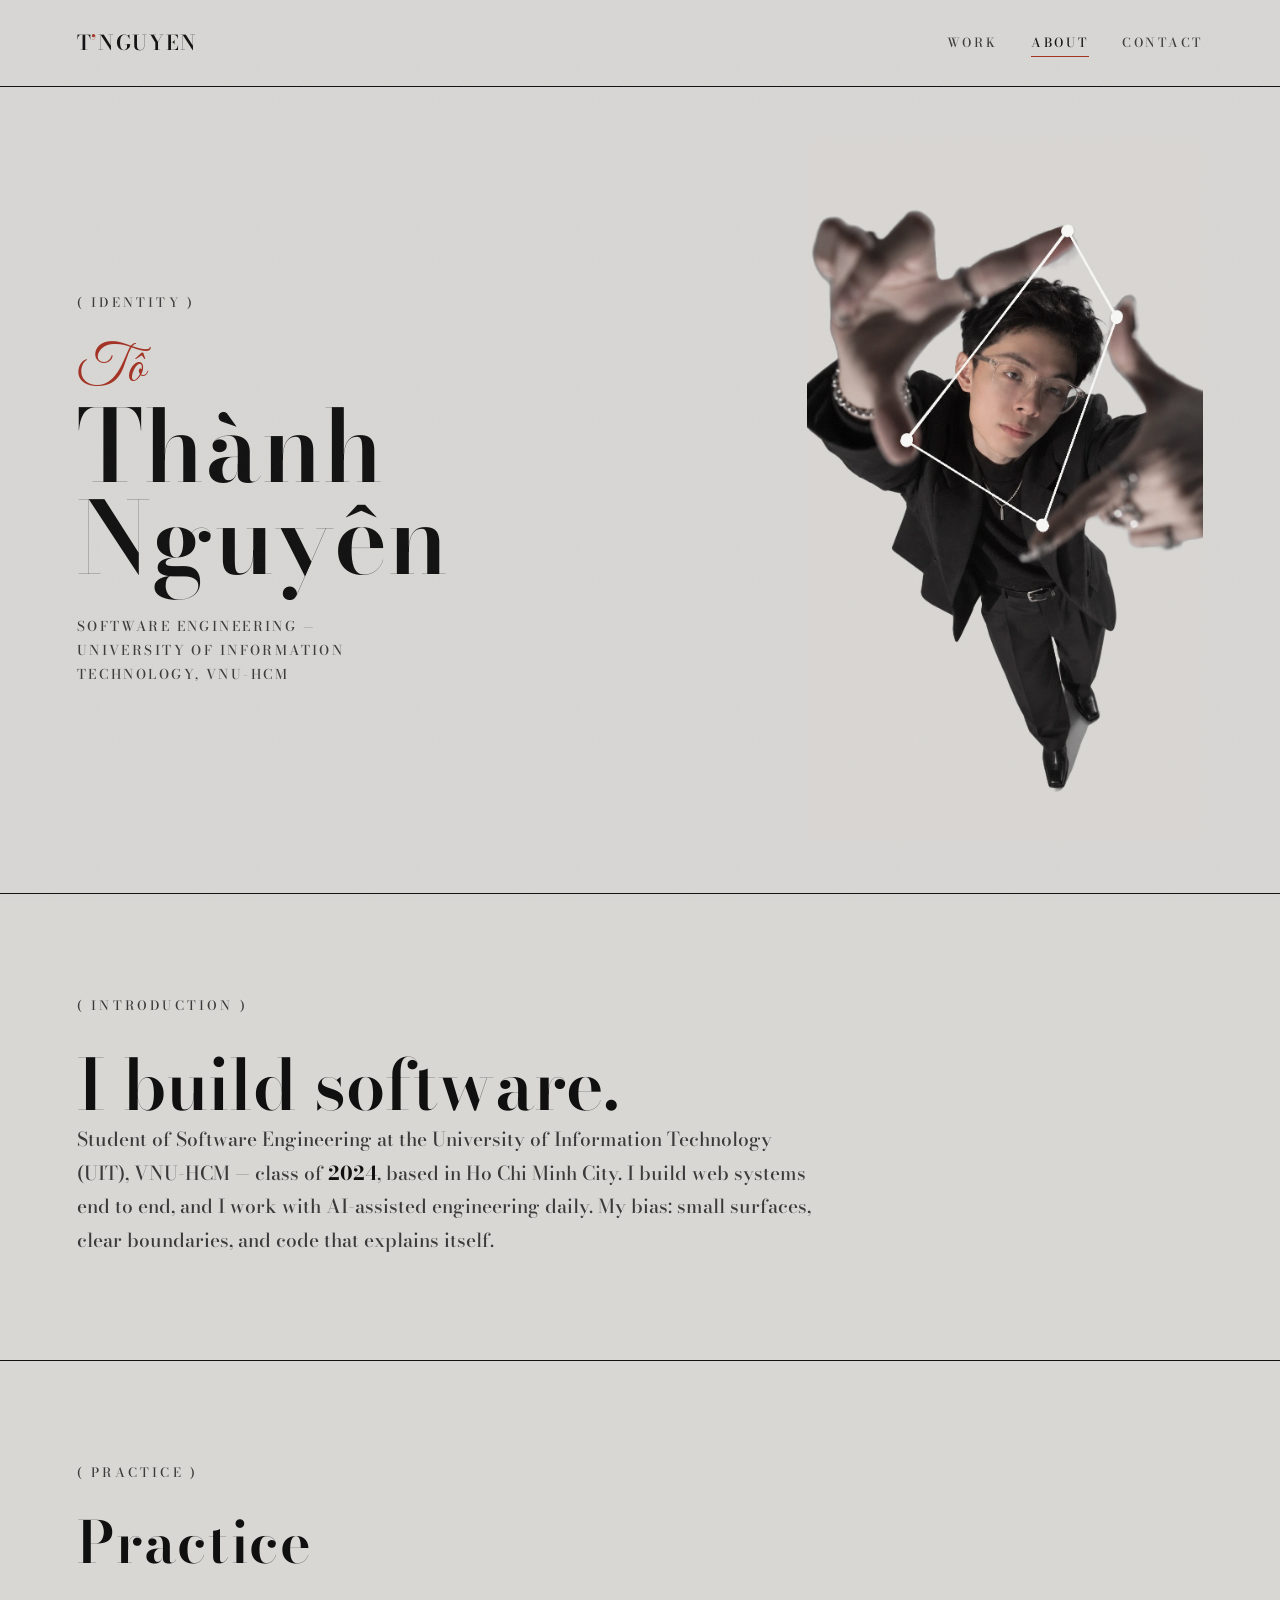
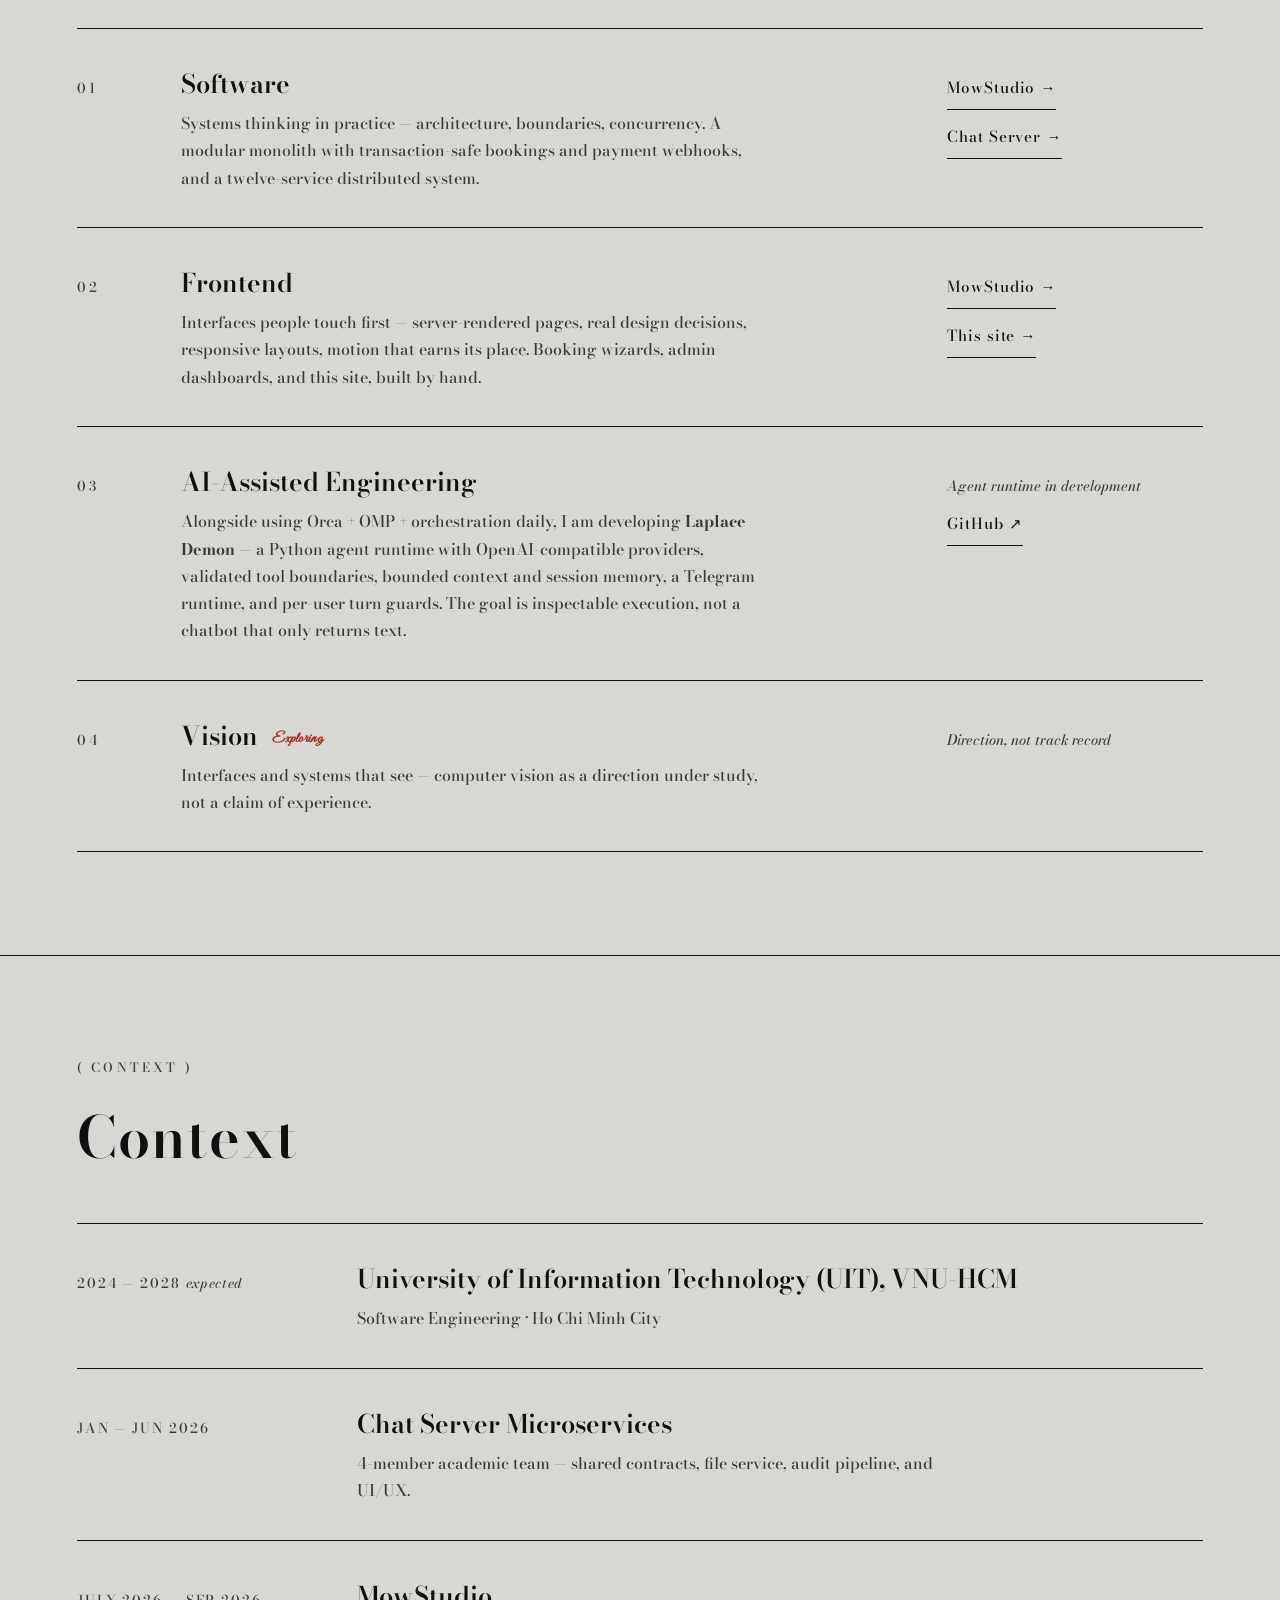
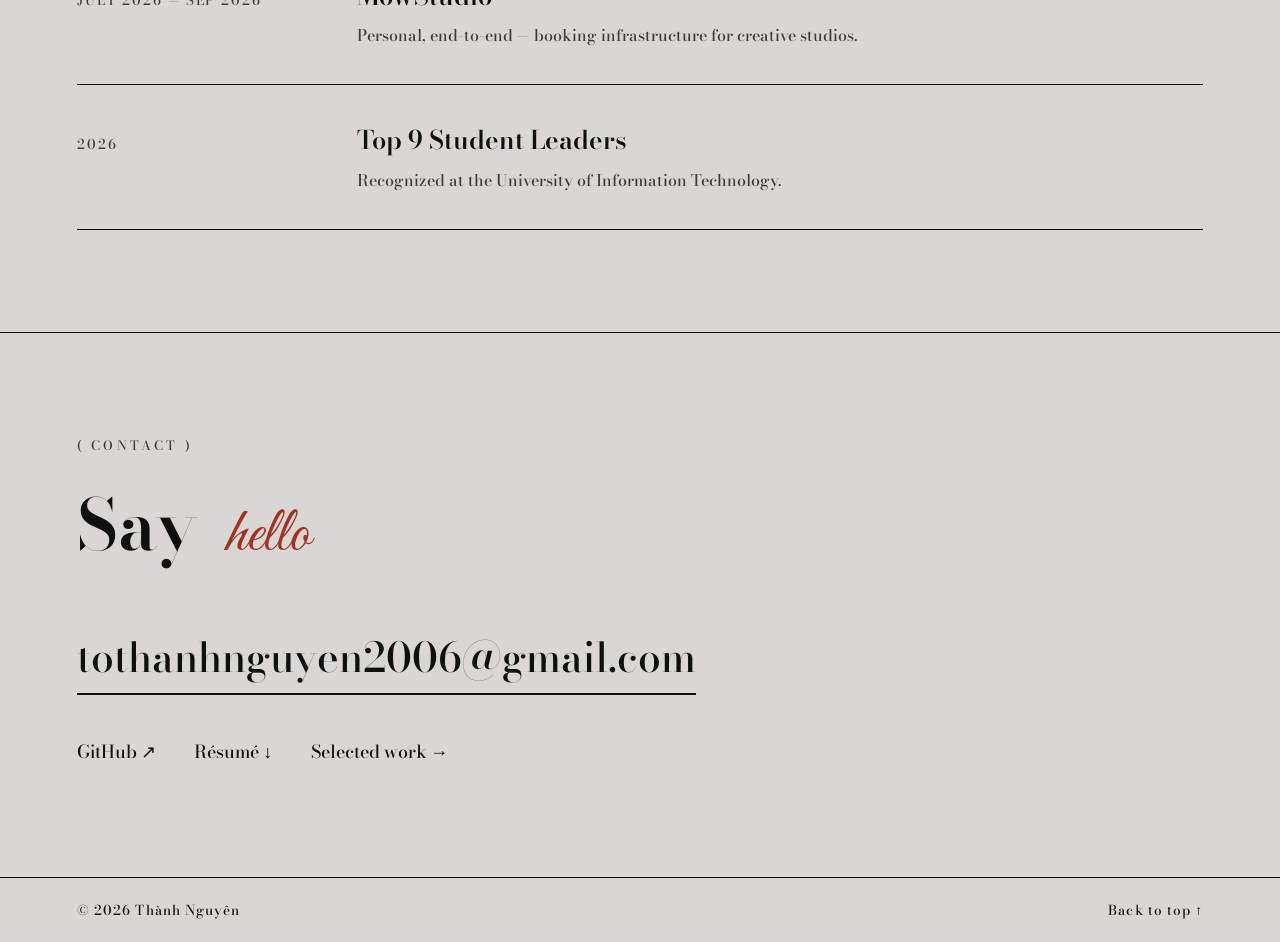
==== commit 1f2865dc: "update UI" ====
--- a/about/index.html
+++ b/about/index.html
@@ -13,14 +13,33 @@
   <link rel="icon" href="/assets/favicon.svg" type="image/svg+xml">
   <link rel="preconnect" href="https://fonts.googleapis.com">
   <link rel="preconnect" href="https://fonts.gstatic.com" crossorigin>
-  <link href="https://fonts.googleapis.com/css2?family=Bodoni+Moda:opsz,wght@6..96,400;6..96,600;6..96,700&family=Great+Vibes&family=Noto+Serif+JP:wght@600&display=swap" rel="stylesheet">
+  <link href="https://fonts.googleapis.com/css2?family=Bodoni+Moda:opsz,wght@6..96,400;6..96,500;6..96,600;6..96,700&family=Great+Vibes&family=Noto+Serif+JP:wght@600&display=swap" rel="stylesheet">
   <script>document.documentElement.classList.add("js")</script>
-  <link rel="stylesheet" href="/css/base.css">
-  <link rel="stylesheet" href="/css/about.css">
+  <link rel="stylesheet" href="/css/base.css?v=260921-motion-font500">
+  <link rel="stylesheet" href="/css/about.css?v=260921-motion">
 </head>
 <body>
 
   <a class="skip-link" href="#main">Skip to content</a>
+  <!-- About opening curtain: progressive enhancement only. -->
+  <script>
+  (function () {
+    try {
+      if (matchMedia("(prefers-reduced-motion: reduce)").matches) return;
+      var root = document.documentElement;
+      root.classList.add("curtain-active");
+      var panel = document.createElement("div");
+      panel.className = "curtain";
+      panel.setAttribute("aria-hidden", "true");
+      panel.innerHTML = '<span class="curtain-mark">ABOUT</span><span class="curtain-sig" lang="vi">Thành Nguyên</span>';
+      document.body.appendChild(panel);
+      setTimeout(function () {
+        root.classList.remove("curtain-active");
+        if (panel.parentNode) panel.parentNode.removeChild(panel);
+      }, 2600);
+    } catch (e) { /* private mode / ancient browser: no curtain */ }
+  })();
+  </script>
 
   <header class="page-head">
     <a class="brand" href="/">T<em>’</em>NGUYEN</a>
@@ -46,10 +65,11 @@
           <p class="identity-role">Software Engineering — University of Information Technology, VNU-HCM</p>
         </div>
         <figure class="identity-portrait">
-          <picture>
-            <source srcset="/assets/pose-cutout.webp" type="image/webp">
-            <img src="/assets/pose-cutout.png" alt="Portrait of Thành Nguyên" width="515" height="1115" loading="eager">
-          </picture>
+          <div class="identity-portrait-frame">
+            <img class="identity-portrait-image" src="/assets/about-focus.webp"
+                 alt="Portrait of Thành Nguyên with a geometric focus frame"
+                 width="941" height="1672" fetchpriority="high">
+          </div>
         </figure>
       </div>
     </section>
@@ -59,7 +79,7 @@
       <p class="kicker">( introduction )</p>
       <h2>I build software.</h2>
       <p class="lede">Student of Software Engineering at the University of Information Technology (UIT),
-        VNU-HCM — class of <strong>2028</strong>, based in Ho Chi Minh City. I build web systems
+        VNU-HCM — class of <strong>2024</strong>, based in Ho Chi Minh City. I build web systems
         end to end, and I work with AI-assisted engineering daily. My bias: small surfaces,
         clear boundaries, and code that explains itself.</p>
     </section>
@@ -99,11 +119,16 @@
           <span class="row-num">03</span>
           <div class="row-main">
             <h3>AI-Assisted Engineering</h3>
-            <p>A daily working method, not a claim: orchestrating Claude Code and Codex —
-              multi-agent pipelines that plan, build, test, and document, with human review
-              at every gate.</p>
-          </div>
-          <p class="row-src"><span class="row-note">Working method, in daily use</span></p>
+            <p>Alongside using Orca + OMP + orchestration daily, I am developing
+              <strong>Laplace Demon</strong> — a Python agent runtime with OpenAI-compatible
+              providers, validated tool boundaries, bounded context and session memory, a
+              Telegram runtime, and per-user turn guards. The goal is inspectable execution,
+              not a chatbot that only returns text.</p>
+          </div>
+          <p class="row-src">
+            <span class="row-note">Agent runtime in development</span>
+            <a href="https://github.com/tothanhnguyen/Laplace-Demon--Ai-Agent" target="_blank" rel="noopener">GitHub ↗</a>
+          </p>
         </li>
         <li class="row">
           <span class="row-num">04</span>
@@ -133,11 +158,11 @@
           <span class="row-when">Jan — Jun 2026</span>
           <div class="row-main">
             <h3>Chat Server Microservices</h3>
-            <p>4-member academic team — shared contracts, file service, audit pipeline.</p>
-          </div>
-        </li>
-        <li class="row">
-          <span class="row-when">Jul 2026 — present</span>
+            <p>4-member academic team — shared contracts, file service, audit pipeline, and UI/UX.</p>
+          </div>
+        </li>
+        <li class="row">
+          <span class="row-when">July 2026 — Sep 2026</span>
           <div class="row-main">
             <h3>MowStudio</h3>
             <p>Personal, end-to-end — booking infrastructure for creative studios.</p>
--- a/css/base.css
+++ b/css/base.css
@@ -25,6 +25,7 @@
   background: var(--bg);
   color: var(--ink);
   font-family: var(--serif);
+  font-weight: 500;
   /* clip, not hidden: overflow-x:hidden forces overflow-y to `auto`, which
      turns body into a scroll container and breaks position:sticky inside */
   overflow-x: hidden;
@@ -182,7 +183,8 @@
 .js.reveal-ready [data-reveal] {
   opacity: 0;
   transform: translateY(34px);
-  transition: opacity var(--dur-slow) var(--ease), transform var(--dur-slow) var(--ease);
+  /* color/border kept so interactive reveals (CTA links) keep hover transitions */
+  transition: opacity var(--dur-slow) var(--ease), transform var(--dur-slow) var(--ease), color .3s, border-color .3s;
 }
 .js.reveal-ready [data-reveal].is-visible { opacity: 1; transform: none; }
 
@@ -253,3 +255,51 @@
     transition-duration: .01ms !important;
   }
 }
+
+/* ============ entrance stagger (groups) ============
+   Children of [data-reveal-group] reveal together when the group enters;
+   effects.js sets --i per child. Delay is capped so long lists don't lag. */
+.js.reveal-ready [data-reveal] {
+  transition-delay: min(calc(var(--i, 0) * 90ms), 380ms);
+}
+
+/* ============ opening curtain (home) ============
+   Injected by an inline script right after <body> — no-JS, reduced
+   motion and repeat visits in a session never see it. effects.js lifts
+   it; `html.curtain` pauses the hero entrance (see hero.css). */
+.curtain {
+  position: fixed;
+  inset: 0;
+  z-index: 300;
+  background: var(--ink);
+  display: flex;
+  flex-direction: column;
+  align-items: center;
+  justify-content: center;
+  gap: 1rem;
+  transition: transform .78s cubic-bezier(.76, 0, .24, 1);
+}
+.curtain.lift { transform: translateY(-101%); }
+.curtain-mark {
+  font-family: var(--serif);
+  color: var(--bg);
+  font-size: clamp(1.5rem, 4.5vw, 3rem);
+  font-weight: 600;
+  letter-spacing: .3em;
+  text-indent: .3em;
+  animation: curtain-in .5s var(--ease) .06s both;
+}
+.curtain-sig {
+  font-family: var(--script);
+  color: var(--red);
+  font-size: clamp(1.4rem, 3.6vw, 2.4rem);
+  line-height: 1;
+  animation: curtain-in .5s var(--ease) .2s both;
+}
+@keyframes curtain-in {
+  from { opacity: 0; transform: translateY(14px); }
+  to { opacity: 1; transform: none; }
+}
+@media (prefers-reduced-motion: reduce) {
+  .curtain { display: none; }
+}
--- a/css/about.css
+++ b/css/about.css
@@ -1,28 +1,30 @@
-/* ============ About — static profile ============
-   Plain document/editorial flow: one static portrait, no scene, no
-   content motion. Same layout for no-JS and reduced-motion. */
+/* ============ About — editorial profile ============
+   Static document flow with one optional portrait film.
+   No scroll-scrub or fragmented DOM portrait. */
 
 .page-head { border-bottom: 1px solid var(--ink); }
 
-/* ============ chapter frame ============ */
 .chapter {
   padding: clamp(3.5rem, 8vw, 6.5rem) var(--gutter);
   max-width: 1300px;
   margin: 0 auto;
+}
+.chapter--identity {
+  padding-block: clamp(2rem, 4vw, 3.25rem);
 }
 .chapter + .chapter { border-top: 1px solid var(--ink); }
 
 /* ============ identity ============ */
 .identity-grid {
   display: grid;
-  grid-template-columns: minmax(0, 7fr) minmax(0, 5fr);
-  gap: clamp(2rem, 5vw, 5rem);
-  align-items: end;
+  grid-template-columns: minmax(0, 5fr) minmax(0, 7fr);
+  gap: clamp(2rem, 4vw, 4rem);
+  align-items: center;
 }
 .identity {
   display: flex;
   flex-direction: column;
-  font-size: clamp(3rem, 9vw, 8rem);
+  font-size: clamp(3rem, 7.8vw, 7rem);
   font-weight: 600;
   line-height: .92;
   letter-spacing: .01em;
@@ -44,13 +46,23 @@
   max-width: 34ch;
   line-height: 1.8;
 }
-.identity-portrait { margin: 0; justify-self: end; }
-.identity-portrait img {
-  height: min(62vh, 540px);
-  height: min(62svh, 540px);
-  width: auto;
-  max-width: none;
-  filter: drop-shadow(0 20px 36px rgba(0,0,0,.16));
+.identity-portrait {
+  margin: 0;
+  min-width: 0;
+  width: min(100%, clamp(360px, 44svh, 430px));
+  justify-self: end;
+}
+.identity-portrait-frame {
+  position: relative;
+  aspect-ratio: 941 / 1672;
+  overflow: hidden;
+  background: var(--bg);
+}
+.identity-portrait-image {
+  display: block;
+  width: 100%;
+  height: 100%;
+  object-fit: contain;
 }
 
 /* ============ practice & context rows ============ */
@@ -141,6 +153,10 @@
 
 @media (max-width: 760px) {
   .identity-grid { grid-template-columns: 1fr; align-items: start; }
-  .identity-portrait { justify-self: center; margin-top: 2.2rem; }
-  .identity-portrait img { height: min(48vh, 380px); height: min(48svh, 380px); }
+  .identity-portrait { width: 100%; max-width: 440px; justify-self: center; }
 }
+
+@media (min-width: 761px) and (max-height: 760px) {
+  .chapter--identity { padding-block: 2rem; }
+  .identity-portrait { width: min(100%, 42svh); }
+}
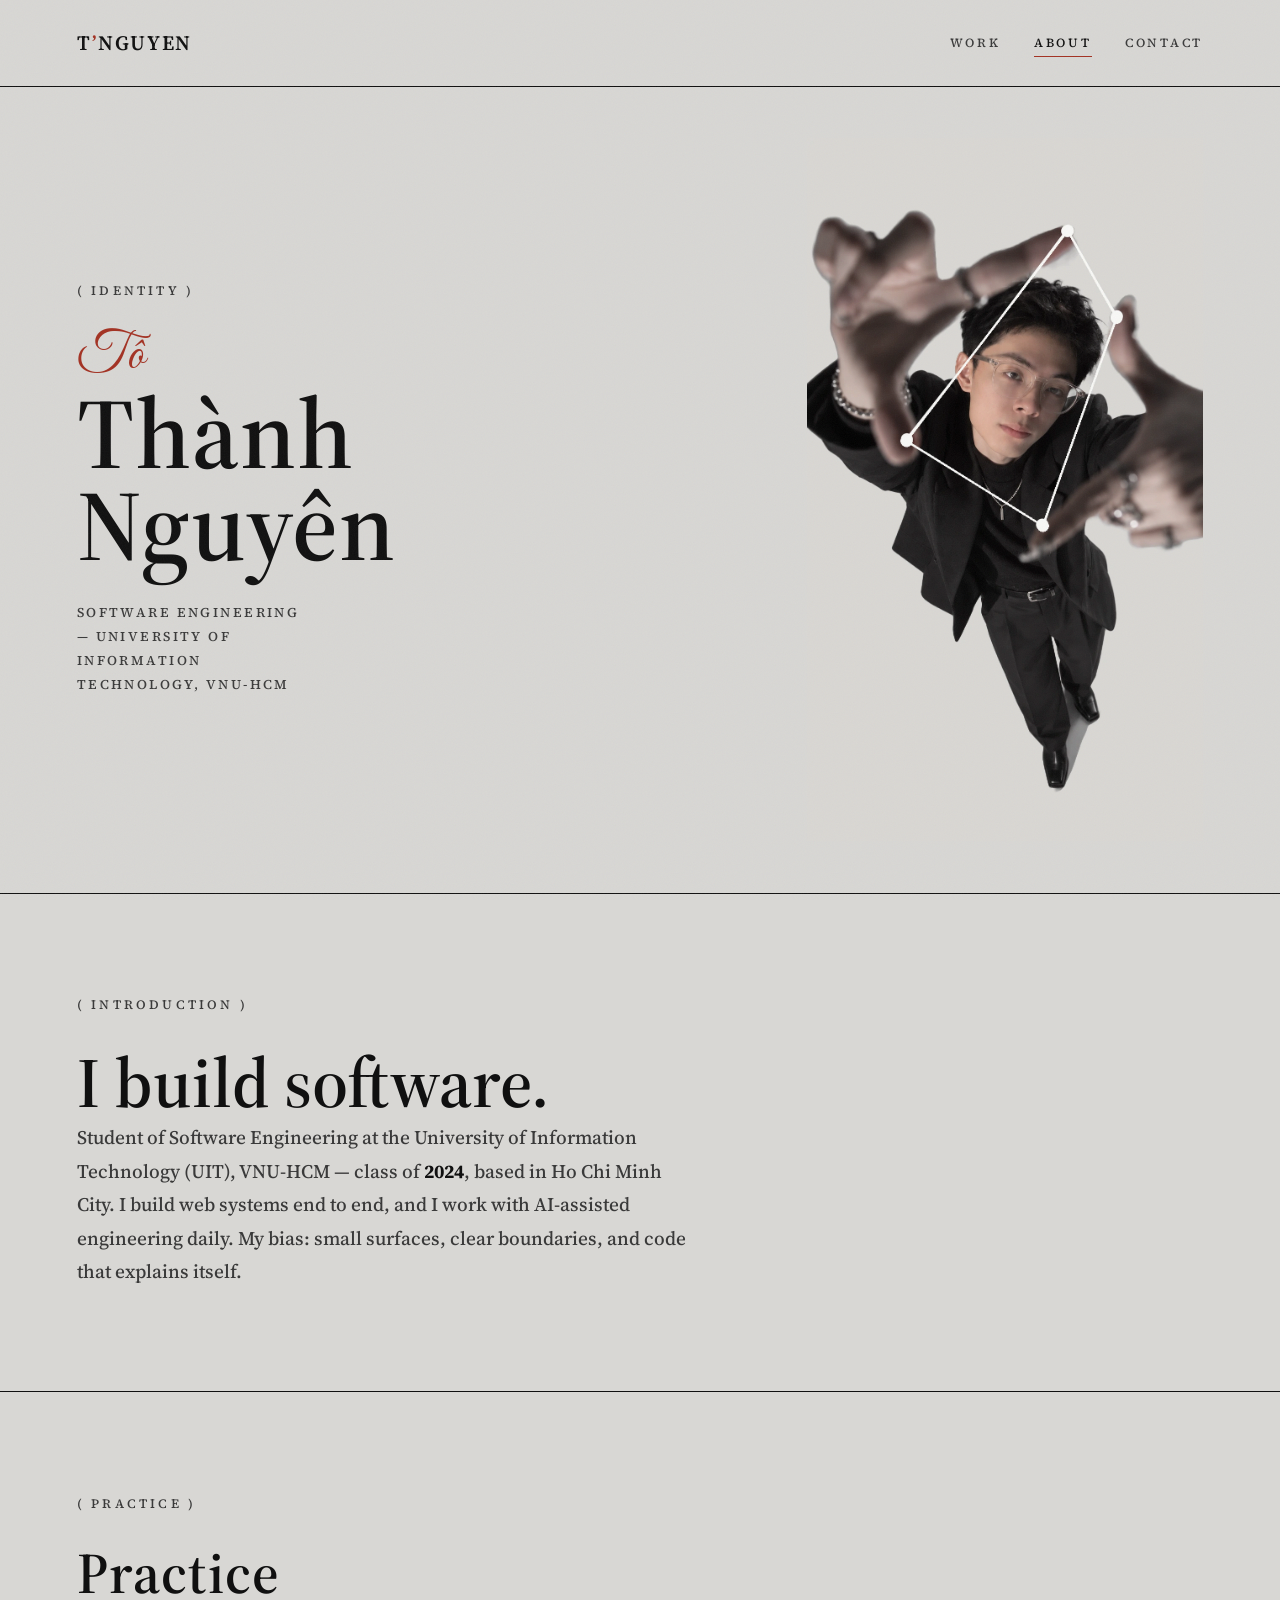
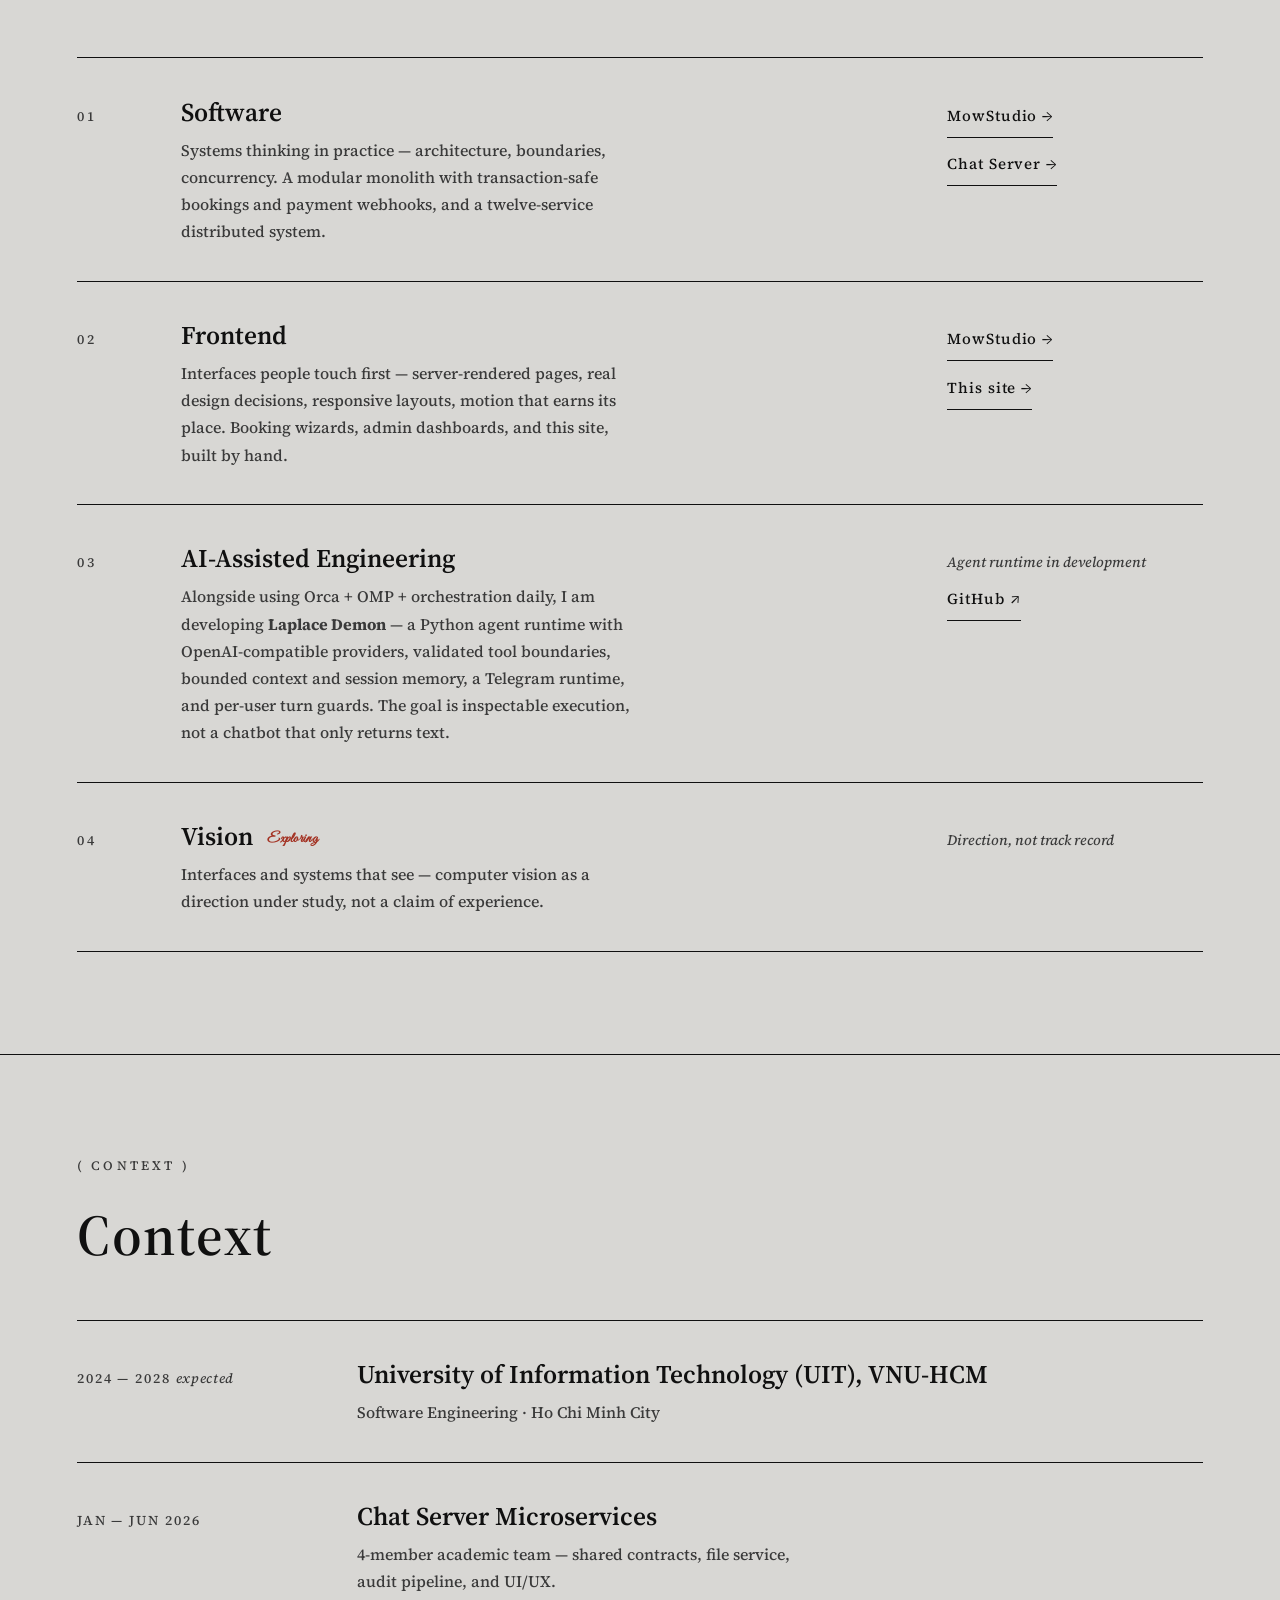
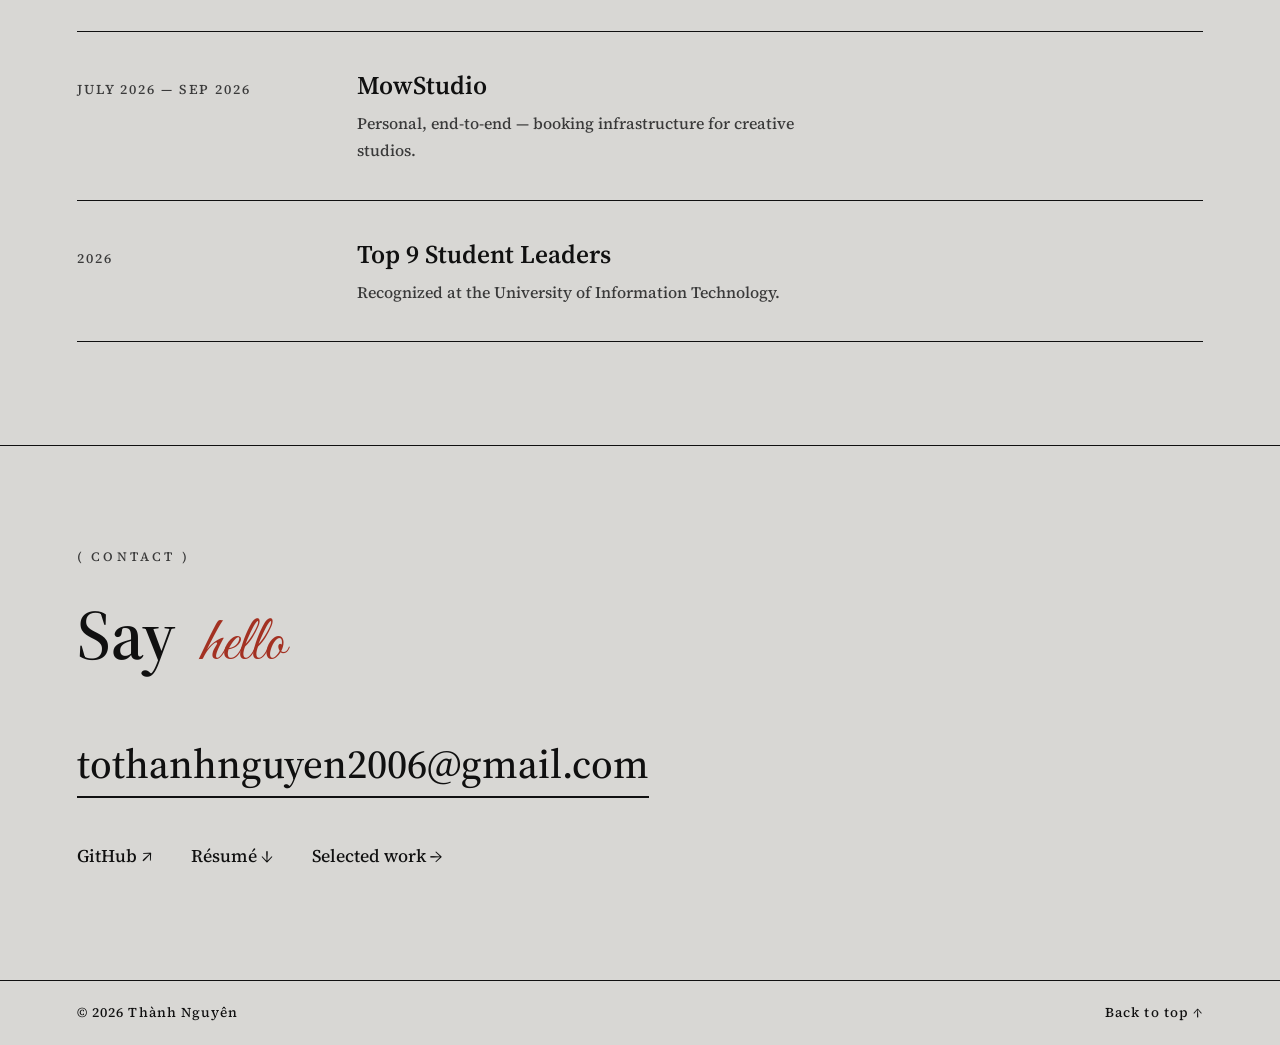
==== commit 0670d070: "update UI" ====
--- a/about/index.html
+++ b/about/index.html
@@ -13,9 +13,9 @@
   <link rel="icon" href="/assets/favicon.svg" type="image/svg+xml">
   <link rel="preconnect" href="https://fonts.googleapis.com">
   <link rel="preconnect" href="https://fonts.gstatic.com" crossorigin>
-  <link href="https://fonts.googleapis.com/css2?family=Bodoni+Moda:opsz,wght@6..96,400;6..96,500;6..96,600;6..96,700&family=Great+Vibes&family=Noto+Serif+JP:wght@600&display=swap" rel="stylesheet">
+  <link href="https://fonts.googleapis.com/css2?family=Source+Serif+4:opsz,wght@8..60,400;8..60,500;8..60,600;8..60,700&family=Great+Vibes&family=Noto+Serif+JP:wght@600&display=swap" rel="stylesheet">
   <script>document.documentElement.classList.add("js")</script>
-  <link rel="stylesheet" href="/css/base.css?v=260921-motion-font500">
+  <link rel="stylesheet" href="/css/base.css?v=source-serif-1">
   <link rel="stylesheet" href="/css/about.css?v=260921-motion">
 </head>
 <body>
--- a/css/base.css
+++ b/css/base.css
@@ -5,7 +5,7 @@
   --ink: #101010;
   --ink-soft: #3a3a3a;
   --red: #a33122;
-  --serif: "Bodoni Moda", "Didot", "Playfair Display", serif;
+  --serif: "Source Serif 4", "Iowan Old Style", "Palatino Linotype", "Book Antiqua", Georgia, serif;
   --script: "Great Vibes", cursive;
   --jp: "Noto Serif JP", serif;
 
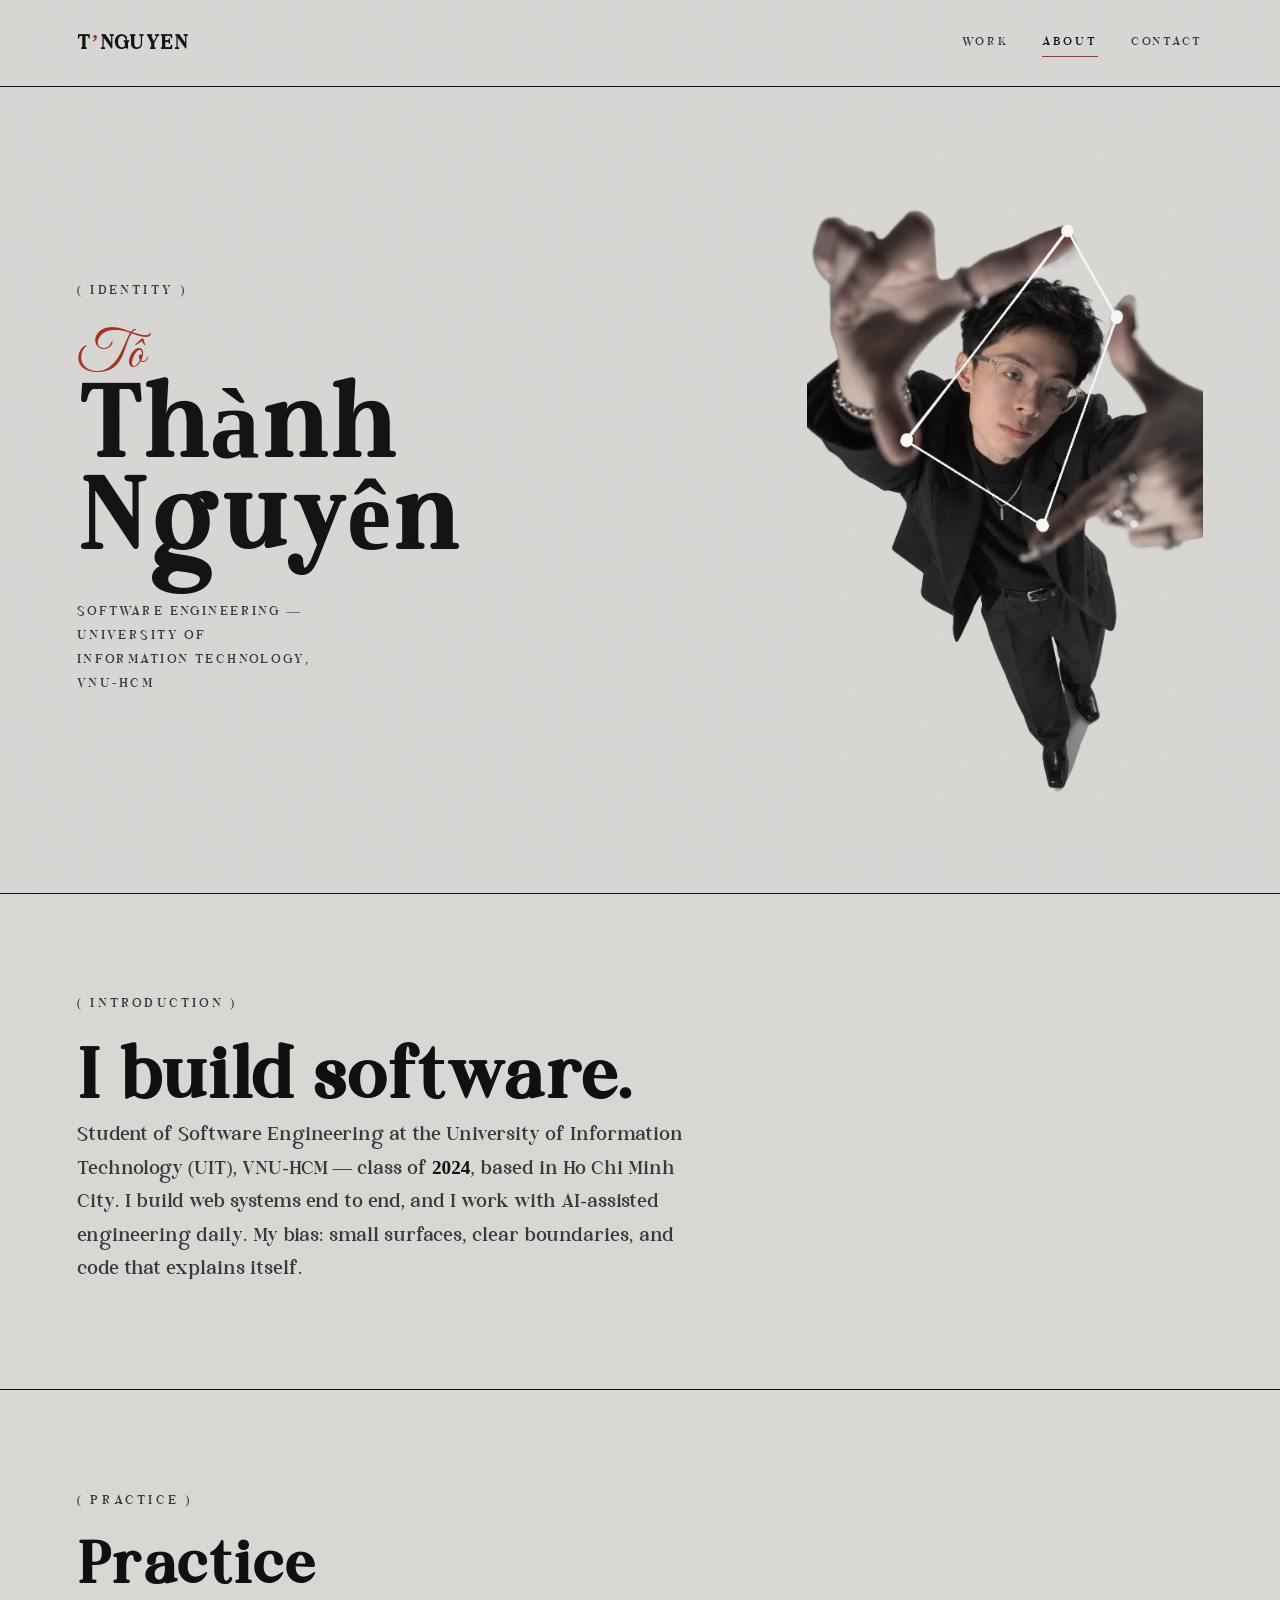
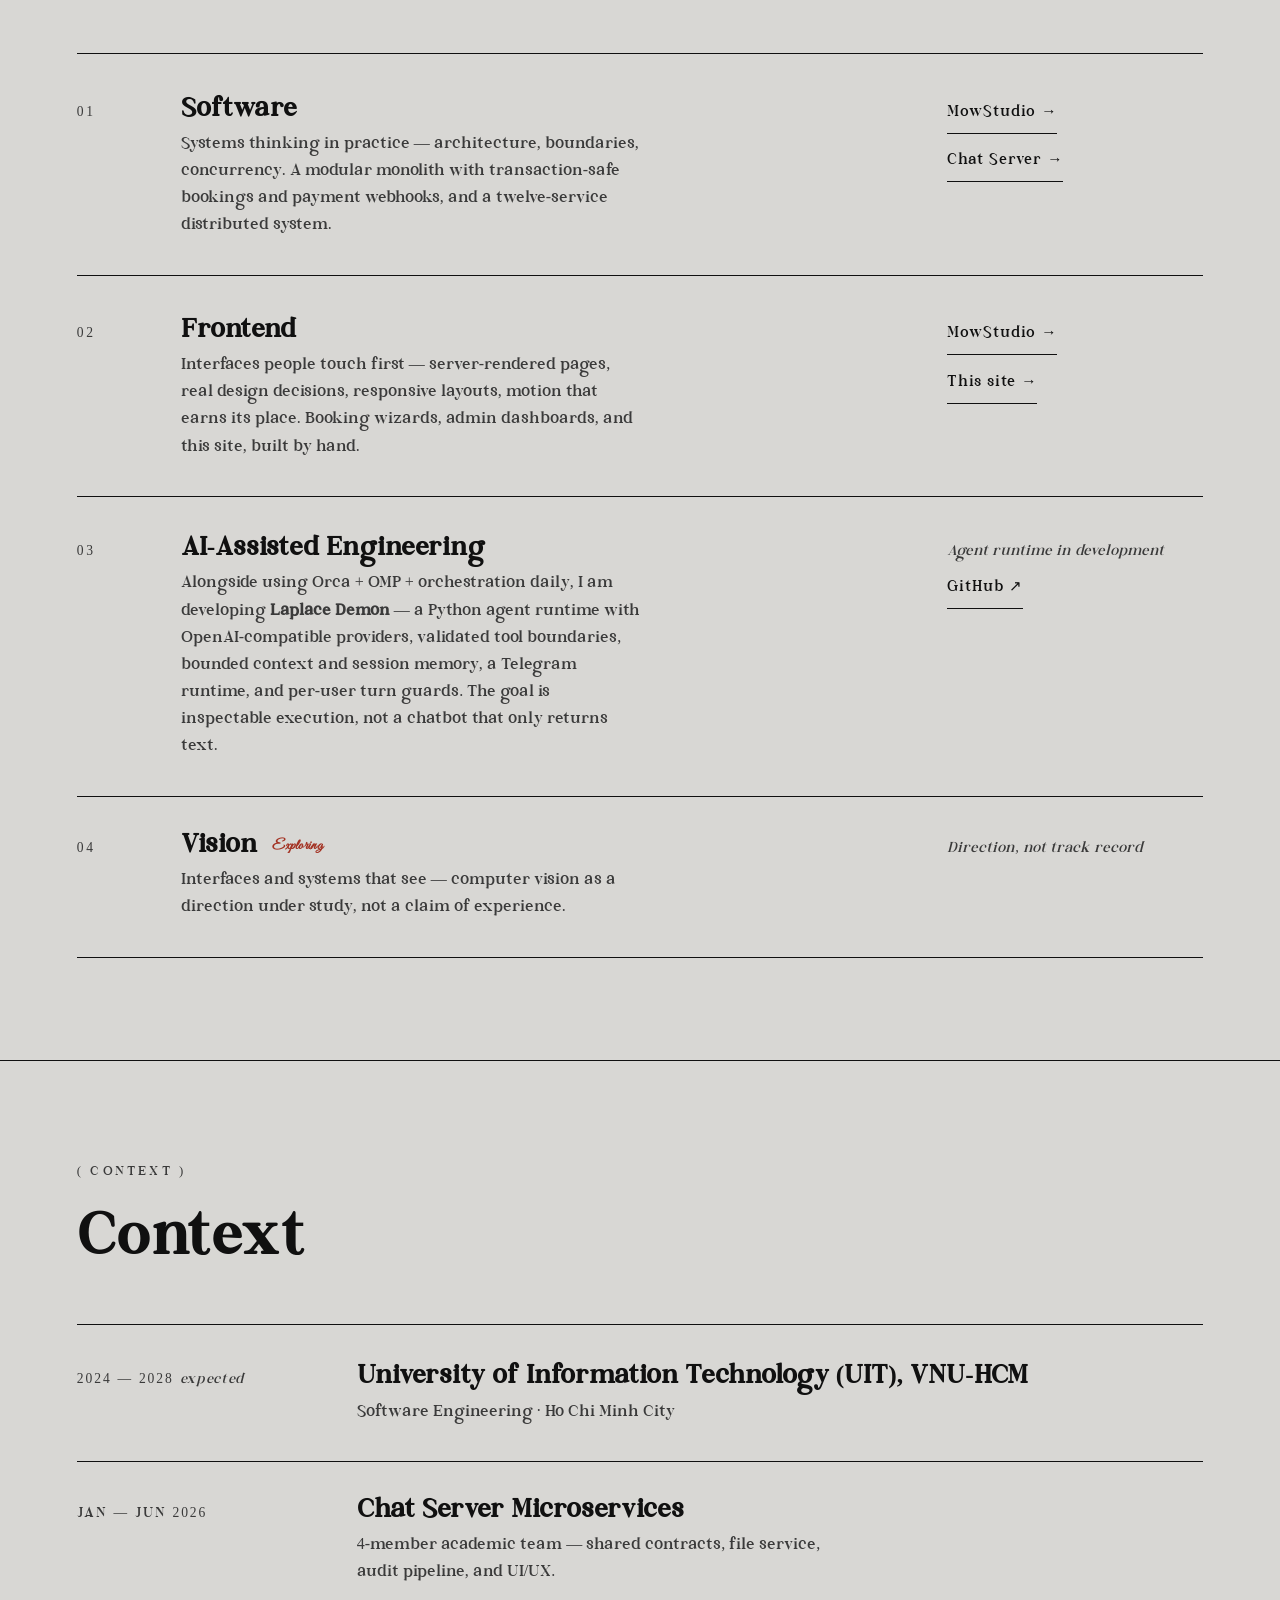
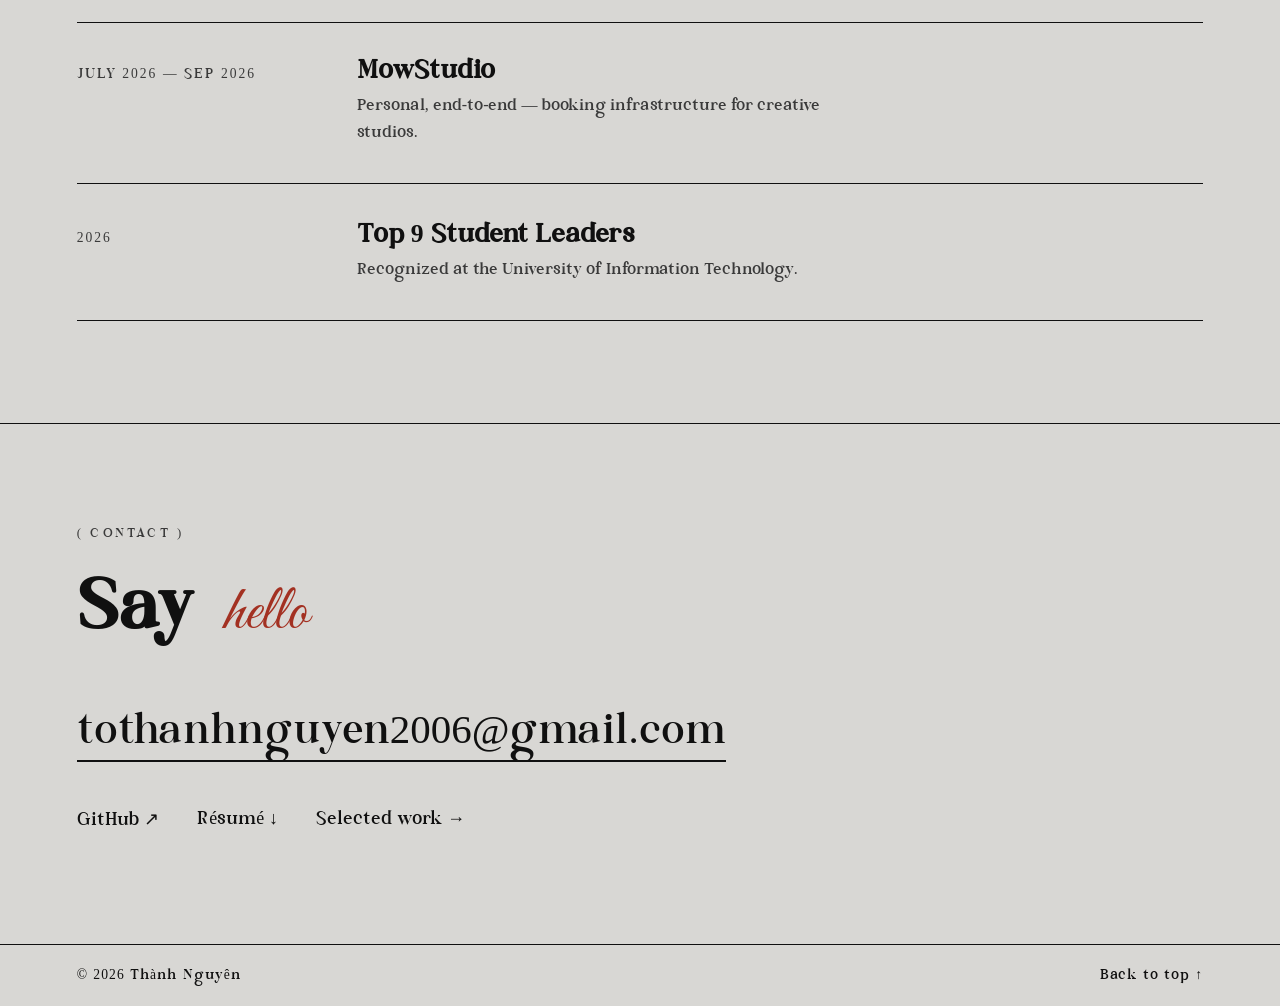
==== commit cc8c3302: "update font" ====
--- a/about/index.html
+++ b/about/index.html
@@ -13,9 +13,9 @@
   <link rel="icon" href="/assets/favicon.svg" type="image/svg+xml">
   <link rel="preconnect" href="https://fonts.googleapis.com">
   <link rel="preconnect" href="https://fonts.gstatic.com" crossorigin>
-  <link href="https://fonts.googleapis.com/css2?family=Source+Serif+4:opsz,wght@8..60,400;8..60,500;8..60,600;8..60,700&family=Great+Vibes&family=Noto+Serif+JP:wght@600&display=swap" rel="stylesheet">
+  <link href="https://fonts.googleapis.com/css2?family=Great+Vibes&family=Noto+Serif+JP:wght@600&display=swap" rel="stylesheet">
   <script>document.documentElement.classList.add("js")</script>
-  <link rel="stylesheet" href="/css/base.css?v=source-serif-1">
+  <link rel="stylesheet" href="/css/base.css?v=rethena-1">
   <link rel="stylesheet" href="/css/about.css?v=260921-motion">
 </head>
 <body>
--- a/css/base.css
+++ b/css/base.css
@@ -1,11 +1,19 @@
 /* ============ tokens & reset ============ */
+@font-face {
+  font-family: "Rethena";
+  src: url("/assets/fonts/rethena-demo.ttf") format("truetype");
+  font-style: normal;
+  font-weight: 400;
+  font-display: swap;
+}
+
 :root {
   --bg: #d8d7d4;
   --bg-soft: #cfceca;
   --ink: #101010;
   --ink-soft: #3a3a3a;
   --red: #a33122;
-  --serif: "Source Serif 4", "Iowan Old Style", "Palatino Linotype", "Book Antiqua", Georgia, serif;
+  --serif: "Rethena", "Iowan Old Style", "Palatino Linotype", "Book Antiqua", Georgia, serif;
   --script: "Great Vibes", cursive;
   --jp: "Noto Serif JP", serif;
 
